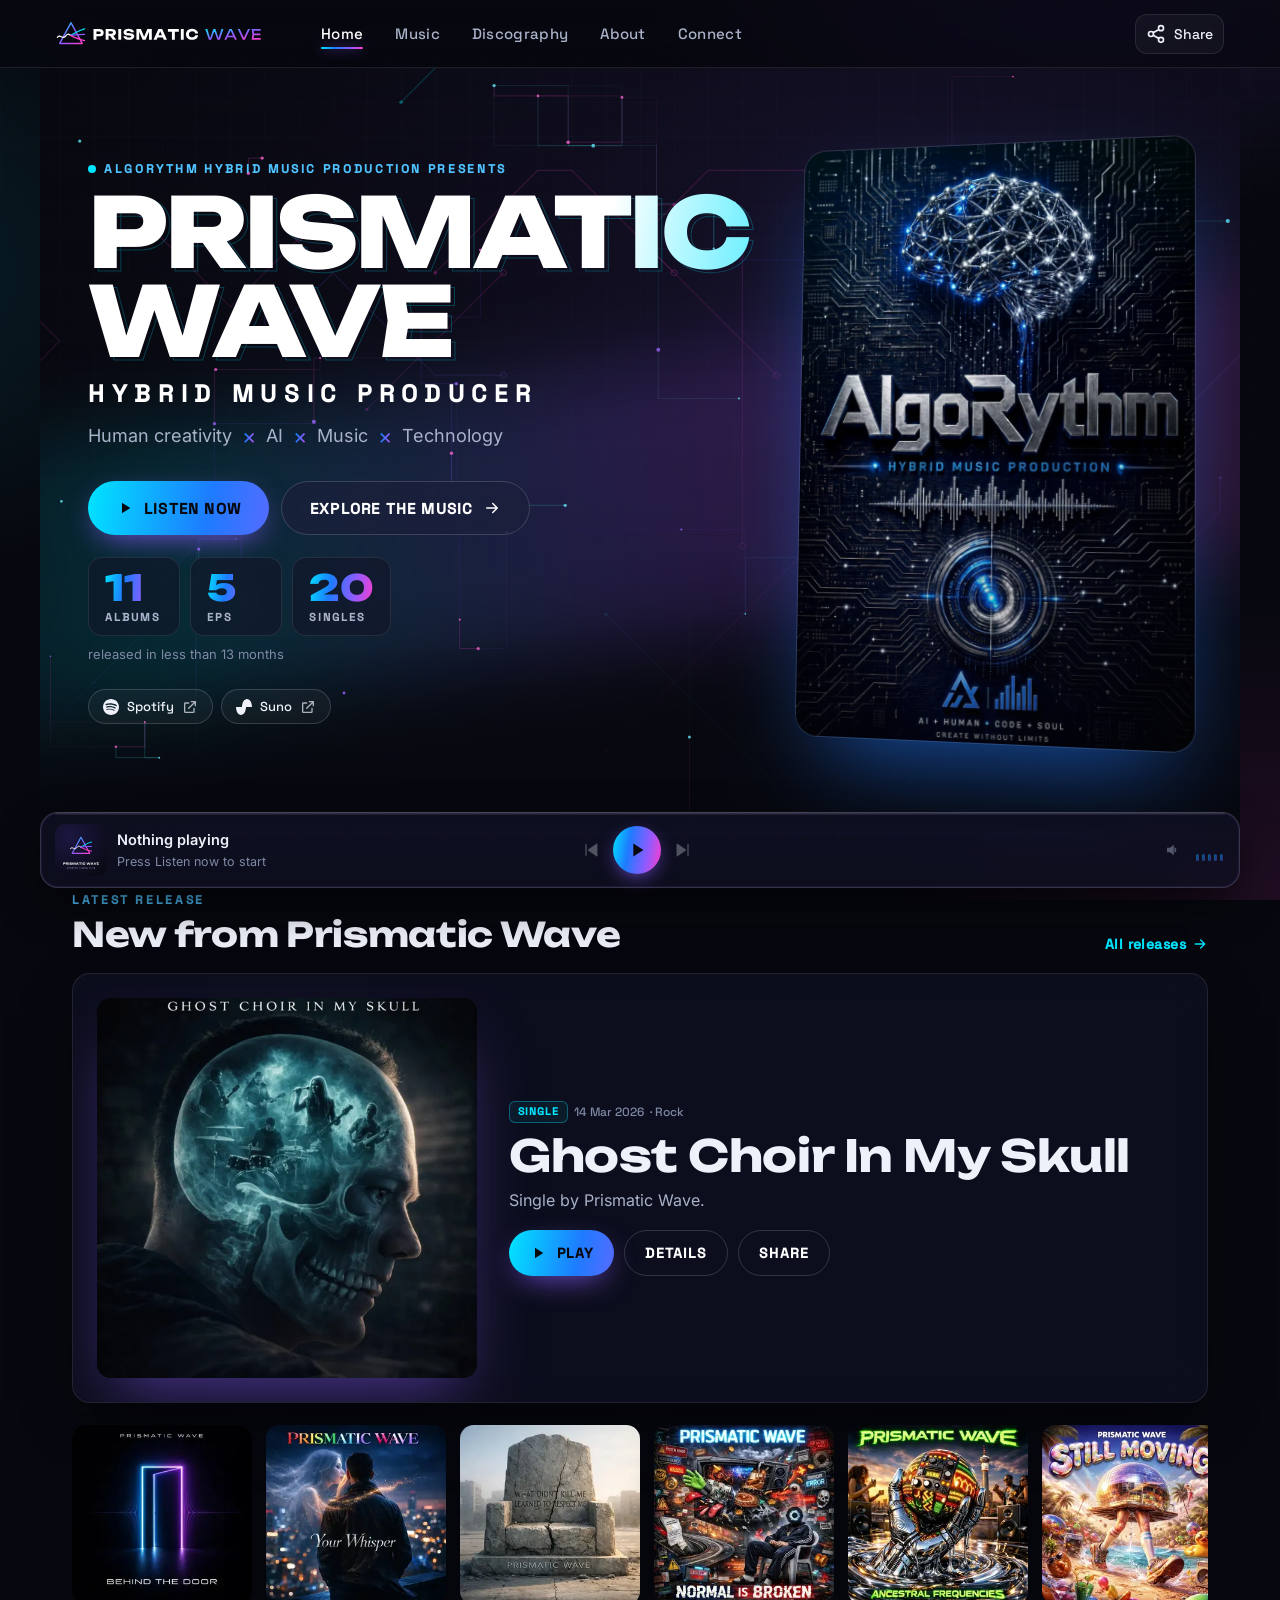
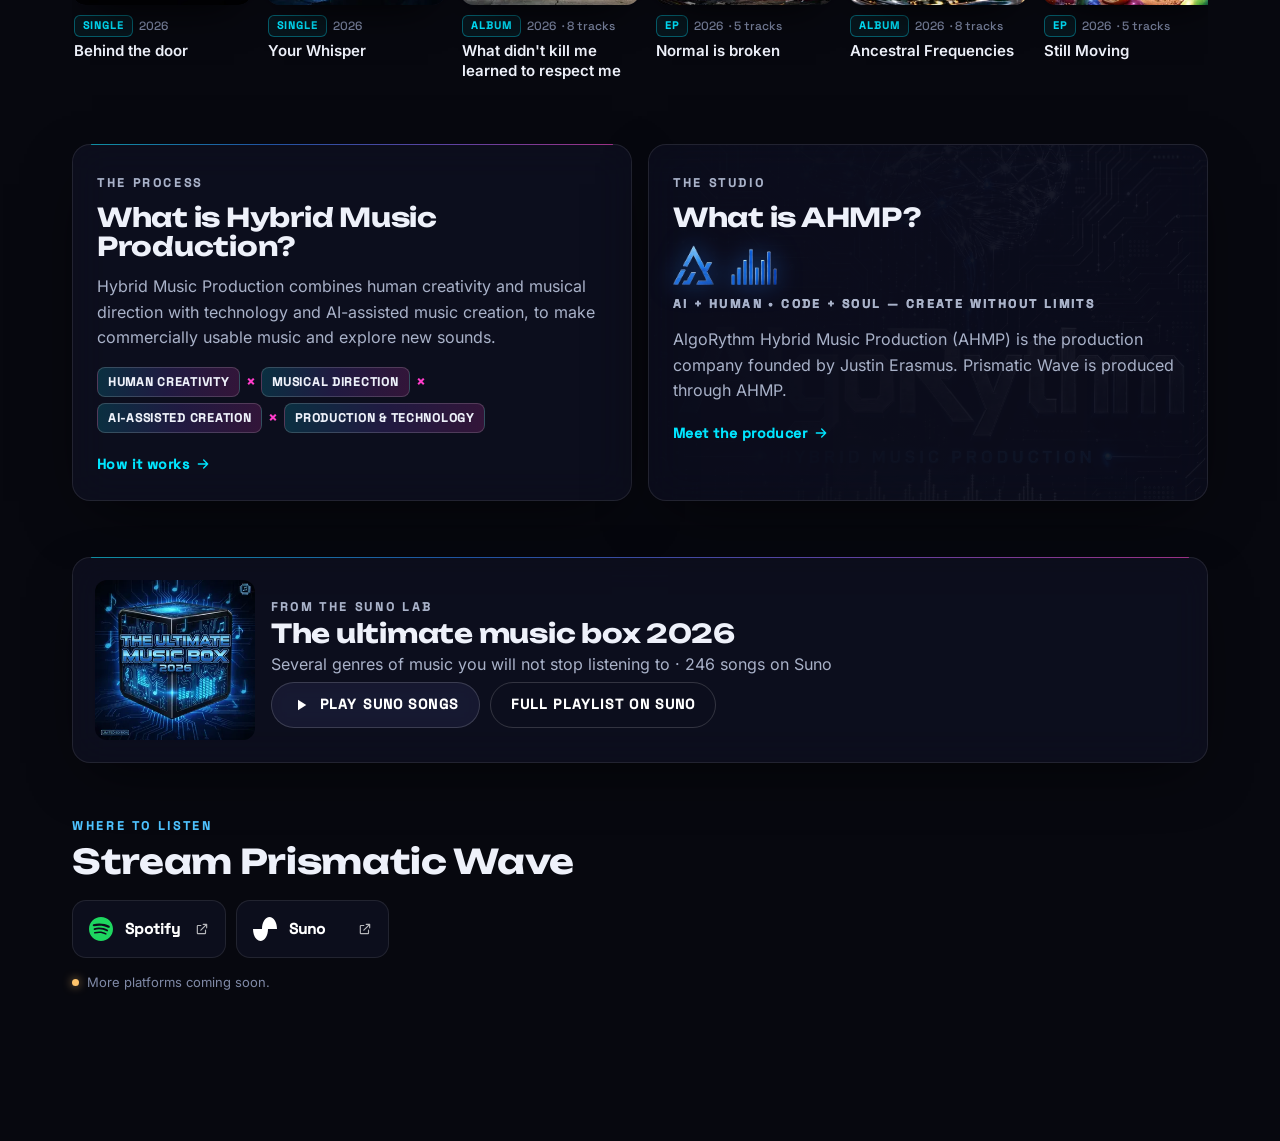
==== index.html @ 87ec8e6d "Prismatic Wave site: initial GitHub Pages deploy Static PWA (HTML/CSS/ES modules, no build step) for" ====
<!doctype html>
<html lang="en" dir="ltr">
<head>
  <meta charset="utf-8">
  <meta name="viewport" content="width=device-width, initial-scale=1, viewport-fit=cover">
  <!-- Keep this CSP in sync with _headers and netlify.toml. frame-src = platforms with embeds in js/platforms.js.
       'unsafe-eval' + embed-cdn.spotifycdn.com are required ONLY by Spotify's official iFrame API bundle (it is shipped as eval()'d
       webpack modules; verified 2026-10-01). Without them the player automatically falls back to a plain Spotify embed (no remote control).
       To harden further, set "spotifyIframeApi": false in data/site.json player settings and remove both from the CSP. -->
  <meta http-equiv="Content-Security-Policy" content="default-src 'self'; script-src 'self' 'sha256-wMN+mlF5/lbEMR70cf40Jgn4jopAI/p3LrhOu5tsqkY=' 'unsafe-eval' https://open.spotify.com https://embed-cdn.spotifycdn.com; style-src 'self' 'unsafe-inline'; img-src 'self' data: https://cdn2.suno.ai https://*.spotifycdn.com https://i.scdn.co; font-src 'self'; connect-src 'self'; media-src 'self' https:; frame-src https://open.spotify.com https://suno.com; worker-src 'self'; manifest-src 'self'; object-src 'none'; base-uri 'self'; form-action 'self'">
  <meta name="referrer" content="strict-origin-when-cross-origin">
  <title>Prismatic Wave — Hybrid Music Producer</title>
  <meta name="description" content="Prismatic Wave is the hybrid music project of South African producer Justin Erasmus, made through AlgoRythm Hybrid Music Production (AHMP). Human creativity × AI × Music × Technology. Listen on Spotify and Suno.">
  <meta name="theme-color" content="#07080f">
  <meta name="color-scheme" content="dark">
  <!-- TODO: replace https://xkwizitai33.github.io/prismatic-wave/ with the live domain (also in sitemap.xml, robots.txt and data/site.json siteUrl) -->
  <link rel="canonical" href="https://xkwizitai33.github.io/prismatic-wave/">
  <link rel="manifest" href="manifest.webmanifest">
  <link rel="icon" href="assets/icons/favicon.svg" type="image/svg+xml">
  <link rel="apple-touch-icon" href="assets/icons/apple-touch-icon.png">
  <link rel="preload" href="assets/fonts/unbounded-latin-wght-normal.woff2" as="font" type="font/woff2" crossorigin>
  <link rel="preload" href="assets/fonts/inter-latin-wght-normal.woff2" as="font" type="font/woff2" crossorigin>
  <link rel="preload" href="data/site.json" as="fetch" crossorigin>
  <link rel="preload" href="assets/brand/hero-bg.svg" as="image" fetchpriority="high">
  <link rel="stylesheet" href="css/main.css">
  <!-- Hides the pre-rendered home hero on deep links (#/music etc.). If you edit this line, update its sha256 in the CSP (index.html, _headers, netlify.toml). -->
  <script>if(/^#\/[a-z]/i.test(location.hash))document.documentElement.classList.add('deep-link')</script>
  <!-- Open Graph / Twitter (static so link previews work without JavaScript) -->
  <meta property="og:type" content="music.musician">
  <meta property="og:site_name" content="Prismatic Wave">
  <meta property="og:title" content="Prismatic Wave — Hybrid Music Producer">
  <meta property="og:description" content="Human creativity × AI × Music × Technology. The hybrid music project of Justin Erasmus, produced through AlgoRythm Hybrid Music Production (AHMP).">
  <meta property="og:url" content="https://xkwizitai33.github.io/prismatic-wave/">
  <meta property="og:image" content="https://xkwizitai33.github.io/prismatic-wave/assets/brand/og-image.jpg">
  <meta property="og:image:width" content="1200">
  <meta property="og:image:height" content="630">
  <meta property="og:image:alt" content="Prismatic Wave — Hybrid Music Producer">
  <meta name="twitter:card" content="summary_large_image">
  <meta name="twitter:title" content="Prismatic Wave — Hybrid Music Producer">
  <meta name="twitter:description" content="Human creativity × AI × Music × Technology. Listen on Spotify and Suno.">
  <meta name="twitter:image" content="https://xkwizitai33.github.io/prismatic-wave/assets/brand/og-image.jpg">
  <!-- JSONLD:START (regenerate with: python3 tools/build-seo.py) -->
  <script type="application/ld+json" id="ld-static">{"@context":"https://schema.org","@type":"MusicGroup","name":"Prismatic Wave","description":"Prismatic Wave is the hybrid music project of South African producer Justin Erasmus, made through AlgoRythm Hybrid Music Production (AHMP). Human creativity × AI × Music × Technology. Listen on Spotify and Suno.","url":"https://xkwizitai33.github.io/prismatic-wave/","image":"https://xkwizitai33.github.io/prismatic-wave/assets/brand/og-image.jpg","logo":"https://xkwizitai33.github.io/prismatic-wave/assets/brand/logo-prismatic-wave.svg","foundingLocation":{"@type":"Place","name":"South Africa"},"member":[{"@type":"Person","name":"Justin Erasmus","jobTitle":"Hybrid Music Producer"}],"sameAs":["https://open.spotify.com/artist/4q1wMDlETpNlIob1xnVQNA","https://suno.com/playlist/e0a90462-a62a-44a6-a8c6-4632712d6a08","https://suno.com/@algorythm_hybrid_music_production"],"album":[{"@type":"MusicAlbum","name":"Ghost Choir In My Skull","datePublished":"2026-03-14","albumReleaseType":"https://schema.org/SingleRelease","numTracks":1,"image":"https://xkwizitai33.github.io/prismatic-wave/assets/artwork/ghost-choir-in-my-skull.webp","url":"https://xkwizitai33.github.io/prismatic-wave/#/discography/ghost-choir-in-my-skull","genre":["Rock"],"sameAs":["https://open.spotify.com/album/7jawQpnR8JaZZgHyknf6sf","https://music.apple.com/us/album/ghost-choir-in-my-skull-single/1885234231"]},{"@type":"MusicAlbum","name":"Behind the door","datePublished":"2026-03-07","albumReleaseType":"https://schema.org/SingleRelease","numTracks":1,"image":"https://xkwizitai33.github.io/prismatic-wave/assets/artwork/behind-the-door.webp","url":"https://xkwizitai33.github.io/prismatic-wave/#/discography/behind-the-door","genre":["Afro-Beat"],"sameAs":["https://open.spotify.com/album/03EBBXJCaGSKMxChc9IJoA","https://music.apple.com/us/album/behind-the-door-single/1883341187"]},{"@type":"MusicAlbum","name":"Your Whisper","datePublished":"2026-02-12","albumReleaseType":"https://schema.org/SingleRelease","numTracks":1,"image":"https://xkwizitai33.github.io/prismatic-wave/assets/artwork/your-whisper.webp","url":"https://xkwizitai33.github.io/prismatic-wave/#/discography/your-whisper","genre":["R&B/Soul"],"sameAs":["https://open.spotify.com/album/3DLzGqqrOYAsvtZFumRKnr","https://music.apple.com/us/album/your-whisper-single/1877657001"]},{"@type":"MusicAlbum","name":"What didn't kill me learned to respect me","datePublished":"2026-02-05","albumReleaseType":"https://schema.org/AlbumRelease","numTracks":8,"image":"https://xkwizitai33.github.io/prismatic-wave/assets/artwork/what-didnt-kill-me-learned-to-respect-me.webp","url":"https://xkwizitai33.github.io/prismatic-wave/#/discography/what-didnt-kill-me-learned-to-respect-me","genre":["Hip-Hop/Rap"],"sameAs":["https://open.spotify.com/album/4b8f7ywuALEBDhWT6pP7zQ","https://music.apple.com/us/album/what-didnt-kill-me-learned-to-respect-me/1875342563"]},{"@type":"MusicAlbum","name":"Normal is broken","datePublished":"2026-01-24","albumReleaseType":"https://schema.org/EPRelease","numTracks":5,"image":"https://xkwizitai33.github.io/prismatic-wave/assets/artwork/normal-is-broken.webp","url":"https://xkwizitai33.github.io/prismatic-wave/#/discography/normal-is-broken","genre":["Dance"],"sameAs":["https://open.spotify.com/album/4F9Nept2WtUReMKLegIDaf","https://music.apple.com/us/album/normal-is-broken-ep/1871880237"]},{"@type":"MusicAlbum","name":"Ancestral Frequencies","datePublished":"2026-01-24","albumReleaseType":"https://schema.org/AlbumRelease","numTracks":8,"image":"https://xkwizitai33.github.io/prismatic-wave/assets/artwork/ancestral-frequencies.webp","url":"https://xkwizitai33.github.io/prismatic-wave/#/discography/ancestral-frequencies","genre":["Afro-Beat"],"sameAs":["https://open.spotify.com/album/1vFB9XyRlfZQPftBj2CxOK","https://music.apple.com/us/album/ancestral-frequencies/1872333339"]},{"@type":"MusicAlbum","name":"Still Moving","datePublished":"2026-01-17","albumReleaseType":"https://schema.org/EPRelease","numTracks":5,"image":"https://xkwizitai33.github.io/prismatic-wave/assets/artwork/still-moving.webp","url":"https://xkwizitai33.github.io/prismatic-wave/#/discography/still-moving","genre":["House"],"sameAs":["https://open.spotify.com/album/4hpipVLPBG7PBHeGtzGoFV","https://music.apple.com/us/album/still-moving-ep/1869881200"]},{"@type":"MusicAlbum","name":"Sunday Rain","datePublished":"2026-01-17","albumReleaseType":"https://schema.org/SingleRelease","numTracks":1,"image":"https://xkwizitai33.github.io/prismatic-wave/assets/artwork/sunday-rain.webp","url":"https://xkwizitai33.github.io/prismatic-wave/#/discography/sunday-rain","genre":["Rock"],"sameAs":["https://open.spotify.com/album/5YjNGnm4rGcfZW2K5SkLd6","https://music.apple.com/us/album/sunday-rain-single/1869884588"]},{"@type":"MusicAlbum","name":"Rush like a tornado","datePublished":"2026-01-15","albumReleaseType":"https://schema.org/SingleRelease","numTracks":1,"image":"https://xkwizitai33.github.io/prismatic-wave/assets/artwork/rush-like-a-tornado.webp","url":"https://xkwizitai33.github.io/prismatic-wave/#/discography/rush-like-a-tornado","genre":["House"],"sameAs":["https://open.spotify.com/album/4dKvzxOavMl3JMc7BM8VGl","https://music.apple.com/us/album/rush-like-a-tornado-single/1869514214"]},{"@type":"MusicAlbum","name":"This Track Blew Up","datePublished":"2025-12-19","albumReleaseType":"https://schema.org/SingleRelease","numTracks":1,"image":"https://xkwizitai33.github.io/prismatic-wave/assets/artwork/this-track-blew-up.webp","url":"https://xkwizitai33.github.io/prismatic-wave/#/discography/this-track-blew-up","genre":["Dance"],"sameAs":["https://open.spotify.com/album/3xwtoYJZ9NotlKM04MpK18","https://music.apple.com/us/album/this-track-blew-up-single/1862788500"]},{"@type":"MusicAlbum","name":"Summer 2025 Club Bangers Vol1","datePublished":"2025-12-17","albumReleaseType":"https://schema.org/AlbumRelease","numTracks":8,"image":"https://xkwizitai33.github.io/prismatic-wave/assets/artwork/summer-2025-club-bangers-vol1.webp","url":"https://xkwizitai33.github.io/prismatic-wave/#/discography/summer-2025-club-bangers-vol1","genre":["Electronica"],"sameAs":["https://open.spotify.com/album/0Vl0W15hVOp3q21UtxWroY","https://music.apple.com/us/album/summer-2025-club-bangers-vol1/1862041198"]},{"@type":"MusicAlbum","name":"Your Speakers Can't Handle This","datePublished":"2025-11-29","albumReleaseType":"https://schema.org/AlbumRelease","numTracks":10,"image":"https://xkwizitai33.github.io/prismatic-wave/assets/artwork/your-speakers-cant-handle-this.webp","url":"https://xkwizitai33.github.io/prismatic-wave/#/discography/your-speakers-cant-handle-this","genre":["Electronica"],"sameAs":["https://open.spotify.com/album/2qHW4rFnDZMdqVDV4KPf9J","https://music.apple.com/us/album/your-speakers-cant-handle-this/1857145493"]},{"@type":"MusicAlbum","name":"Legacy Unwritten","datePublished":"2025-10-27","albumReleaseType":"https://schema.org/EPRelease","numTracks":5,"image":"https://xkwizitai33.github.io/prismatic-wave/assets/artwork/legacy-unwritten.webp","url":"https://xkwizitai33.github.io/prismatic-wave/#/discography/legacy-unwritten","genre":["Hip-Hop/Rap"],"sameAs":["https://open.spotify.com/album/5IfiGr7dTrccSKYB9A0KYw","https://music.apple.com/us/album/legacy-unwritten-ep/1850181156"]},{"@type":"MusicAlbum","name":"Love In The Code","datePublished":"2025-02-16","albumReleaseType":"https://schema.org/SingleRelease","numTracks":1,"image":"https://xkwizitai33.github.io/prismatic-wave/assets/artwork/love-in-the-code.webp","url":"https://xkwizitai33.github.io/prismatic-wave/#/discography/love-in-the-code","genre":["Hip-Hop/Rap"],"sameAs":["https://open.spotify.com/album/0Vc58tzPeqhVc2Et9tfoFi","https://music.apple.com/us/album/love-in-the-code-single/1796707036"]},{"@type":"MusicAlbum","name":"Echo Of The Streets","datePublished":"2025-02-11","albumReleaseType":"https://schema.org/AlbumRelease","numTracks":12,"image":"https://xkwizitai33.github.io/prismatic-wave/assets/artwork/echo-of-the-streets.webp","url":"https://xkwizitai33.github.io/prismatic-wave/#/discography/echo-of-the-streets","genre":["Hip-Hop/Rap"],"sameAs":["https://open.spotify.com/album/4CESctFS8SFJuLn18XtEbo","https://music.apple.com/us/album/echo-of-the-streets/1795751433"]}]}</script>
  <!-- JSONLD:END -->
  <script type="module" src="js/app.js"></script>
</head>
<body>
  <a class="skip-link" href="#main">Skip to content</a>

  <div class="bg-layer" aria-hidden="true"></div>

  <header class="site-header" id="top">
    <div class="site-header__inner">
      <a class="brand" href="#/" aria-label="Prismatic Wave — home">
        <img class="brand__logo" src="assets/brand/logo-prismatic-wave.svg" alt="Prismatic Wave" width="260" height="36" data-brand="logo">
      </a>
      <nav class="top-nav" aria-label="Primary">
        <a href="#/" data-nav="home">Home</a>
        <a href="#/music" data-nav="music">Music</a>
        <a href="#/discography" data-nav="discography">Discography</a>
        <a href="#/about" data-nav="about">About</a>
        <a href="#/connect" data-nav="connect">Connect</a>
      </nav>
      <div class="header-actions">
        <button class="icon-btn" type="button" data-install hidden aria-label="Install the app">
          <svg viewBox="0 0 24 24" aria-hidden="true"><path d="M12 3v11m0 0 4-4m-4 4-4-4M5 17v2a2 2 0 0 0 2 2h10a2 2 0 0 0 2-2v-2" fill="none" stroke="currentColor" stroke-width="2" stroke-linecap="round" stroke-linejoin="round"/></svg>
          <span class="label">Install</span>
        </button>
        <button class="icon-btn" type="button" data-share="artist" aria-label="Share Prismatic Wave">
          <svg viewBox="0 0 24 24" aria-hidden="true"><path d="M8.6 13.5l6.8 4M15.4 6.5l-6.8 4M21 5a3 3 0 1 1-6 0 3 3 0 0 1 6 0ZM9 12a3 3 0 1 1-6 0 3 3 0 0 1 6 0Zm12 7a3 3 0 1 1-6 0 3 3 0 0 1 6 0Z" fill="none" stroke="currentColor" stroke-width="2" stroke-linecap="round"/></svg>
          <span class="label">Share</span>
        </button>
      </div>
    </div>
  </header>

  <main id="main" class="view" tabindex="-1" aria-live="polite">
    <!-- SHELL:START (pre-rendered home hero for fast first paint and no-JS crawlers; generated by tools/build-seo.py, replaced by the app) -->
    <section class="hero hero--shell" aria-labelledby="hero-title">
      <div class="hero__inner">
        <p class="kicker hero__kicker"><span class="pulse" aria-hidden="true"></span>AlgoRythm Hybrid Music Production presents</p>
        <h1 id="hero-title" class="hero__title" data-text="PRISMATIC WAVE">PRISMATIC WAVE</h1>
        <p class="hero__subtitle">Hybrid Music Producer</p>
        <p class="hero__line"><span>Human creativity</span><b aria-hidden="true">×</b><span class="sr-only">,</span><span>AI</span><b aria-hidden="true">×</b><span class="sr-only">,</span><span>Music</span><b aria-hidden="true">×</b><span class="sr-only">,</span><span>Technology</span></p>
        <div class="hero__ctas">
          <a class="btn btn--prism btn--lg" href="https://open.spotify.com/artist/4q1wMDlETpNlIob1xnVQNA" target="_blank" rel="noopener noreferrer">Listen now</a>
          <a class="btn btn--glass btn--lg" href="#/music">Explore the music</a>
        </div>
      </div>
    </section><!-- SHELL:END -->
    <noscript>
      <section class="section">
        <h2>Prismatic Wave — Hybrid Music Producer</h2>
        <p>This site needs JavaScript for the music player. You can still listen here:</p>
        <ul>
          <li><a href="https://open.spotify.com/artist/4q1wMDlETpNlIob1xnVQNA" rel="noopener noreferrer">Prismatic Wave on Spotify</a></li>
          <li><a href="https://suno.com/playlist/e0a90462-a62a-44a6-a8c6-4632712d6a08" rel="noopener noreferrer">The ultimate music box 2026 on Suno</a></li>
        </ul>
      </section>
    </noscript>
    <div class="boot" aria-hidden="true"><span class="eq"><i></i><i></i><i></i><i></i><i></i></span></div>
  </main>

  <!-- PERSISTENT PLAYER: lives outside <main>, so route changes never touch it or its iframe -->
  <section class="player" id="player" aria-label="Music player" data-state="idle" data-source="none">
    <div class="player__panel" id="player-panel" aria-label="Player details" inert>
      <div class="player__panel-inner">
        <div class="player__panel-head">
          <p class="player__note" id="player-note" aria-live="polite"></p>
          <button class="icon-btn icon-btn--sm" type="button" data-player="collapse" aria-label="Hide player details">
            <svg viewBox="0 0 24 24" aria-hidden="true"><path d="m6 9 6 6 6-6" fill="none" stroke="currentColor" stroke-width="2" stroke-linecap="round" stroke-linejoin="round"/></svg>
          </button>
        </div>
        <div class="player__embed" id="player-embed"></div>
        <h2 class="player__queue-title">Up next</h2>
        <ol class="player__queue" id="player-queue" aria-label="Queue"></ol>
      </div>
    </div>
    <div class="player__bar">
      <div class="player__progress" id="player-progress-wrap">
        <input class="player__seek" id="player-seek" type="range" min="0" max="1000" value="0" step="1" aria-label="Seek" aria-valuetext="0:00 of 0:00" disabled>
        <div class="player__progress-fill" id="player-progress-fill" aria-hidden="true"></div>
      </div>
      <button class="player__meta" type="button" data-player="expand" aria-expanded="false" aria-controls="player-panel">
        <img class="player__art" id="player-art" src="assets/brand/default-artwork.svg" alt="" width="48" height="48">
        <span class="player__text">
          <span class="player__title" id="player-title">Nothing playing</span>
          <span class="player__sub"><span class="badge badge--source" id="player-source" hidden></span><span id="player-artist">Press Listen now to start</span></span>
        </span>
      </button>
      <div class="player__controls" role="group" aria-label="Playback controls">
        <button class="ctrl" type="button" data-player="prev" aria-label="Previous track" disabled>
          <svg viewBox="0 0 24 24" aria-hidden="true"><path d="M6 5v14M19 5 9 12l10 7V5Z" fill="currentColor" stroke="currentColor" stroke-width="1.5" stroke-linejoin="round"/></svg>
        </button>
        <button class="ctrl ctrl--main" type="button" data-player="toggle" aria-label="Play">
          <svg class="i-play" viewBox="0 0 24 24" aria-hidden="true"><path d="M8 5v14l11-7L8 5Z" fill="currentColor"/></svg>
          <svg class="i-pause" viewBox="0 0 24 24" aria-hidden="true"><path d="M7 5h4v14H7zM13 5h4v14h-4z" fill="currentColor"/></svg>
          <svg class="i-open" viewBox="0 0 24 24" aria-hidden="true"><path d="M4 7h16M4 12h10M4 17h7M17 14v7l5-3.5-5-3.5Z" fill="none" stroke="currentColor" stroke-width="2" stroke-linecap="round" stroke-linejoin="round"/></svg>
        </button>
        <button class="ctrl" type="button" data-player="next" aria-label="Next track" disabled>
          <svg viewBox="0 0 24 24" aria-hidden="true"><path d="M18 5v14M5 5l10 7-10 7V5Z" fill="currentColor" stroke="currentColor" stroke-width="1.5" stroke-linejoin="round"/></svg>
        </button>
      </div>
      <div class="player__right">
        <span class="player__time" id="player-time" aria-hidden="true"></span>
        <div class="player__volume" id="player-volume-wrap" role="group" data-supported="false">
          <svg viewBox="0 0 24 24" aria-hidden="true"><path d="M4 9v6h4l5 4V5L8 9H4Zm12.5 3a4.5 4.5 0 0 0-2.5-4v8a4.5 4.5 0 0 0 2.5-4Z" fill="currentColor"/></svg>
          <input id="player-volume" type="range" min="0" max="100" value="80" aria-label="Volume" disabled>
          <span class="tooltip" id="player-volume-note" role="note"></span>
        </div>
        <span class="viz" aria-hidden="true"><i></i><i></i><i></i><i></i><i></i></span>
      </div>
    </div>
  </section>

  <nav class="bottom-nav" aria-label="Primary (mobile)">
    <a href="#/" data-nav="home"><svg viewBox="0 0 24 24" aria-hidden="true"><path d="M3 11.5 12 4l9 7.5V20a1 1 0 0 1-1 1h-5v-6H9v6H4a1 1 0 0 1-1-1v-8.5Z" fill="none" stroke="currentColor" stroke-width="1.8" stroke-linejoin="round"/></svg><span>Home</span></a>
    <a href="#/music" data-nav="music"><svg viewBox="0 0 24 24" aria-hidden="true"><path d="M9 18V6l11-2v12M9 18a3 3 0 1 1-6 0 3 3 0 0 1 6 0Zm11-2a3 3 0 1 1-6 0 3 3 0 0 1 6 0Z" fill="none" stroke="currentColor" stroke-width="1.8" stroke-linejoin="round"/></svg><span>Music</span></a>
    <a href="#/discography" data-nav="discography"><svg viewBox="0 0 24 24" aria-hidden="true"><circle cx="12" cy="12" r="9" fill="none" stroke="currentColor" stroke-width="1.8"/><circle cx="12" cy="12" r="2.5" fill="none" stroke="currentColor" stroke-width="1.8"/></svg><span>Releases</span></a>
    <a href="#/about" data-nav="about"><svg viewBox="0 0 24 24" aria-hidden="true"><circle cx="12" cy="8" r="4" fill="none" stroke="currentColor" stroke-width="1.8"/><path d="M4 21a8 8 0 0 1 16 0" fill="none" stroke="currentColor" stroke-width="1.8" stroke-linecap="round"/></svg><span>About</span></a>
    <a href="#/connect" data-nav="connect"><svg viewBox="0 0 24 24" aria-hidden="true"><path d="M10.6 13.4a4 4 0 0 0 5.7 0l3-3a4 4 0 0 0-5.7-5.7l-1 1M13.4 10.6a4 4 0 0 0-5.7 0l-3 3a4 4 0 0 0 5.7 5.7l1-1" fill="none" stroke="currentColor" stroke-width="1.8" stroke-linecap="round"/></svg><span>Connect</span></a>
  </nav>

  <dialog class="sheet" id="release-sheet" aria-labelledby="sheet-title">
    <div class="sheet__inner" id="sheet-content"></div>
  </dialog>

  <div class="toast" id="toast" role="status" aria-live="polite"></div>
</body>
</html>
---- css/main.css ----
/* =========================================================================
   PRISMATIC WAVE — main stylesheet (mobile-first, no build step)
   Sections: 1 fonts · 2 tokens · 3 base · 4 layout/header/nav · 5 buttons/chips
             6 hero · 7 sections/cards · 8 tracklists · 9 discography/sheet
             10 about/timeline · 11 connect · 12 player · 13 utilities · 14 motion
   ========================================================================= */

/* 1. Fonts (self-hosted, OFL — see assets/fonts) */
@font-face { font-family: "Unbounded"; src: url("../assets/fonts/unbounded-latin-wght-normal.woff2") format("woff2"); font-weight: 200 900; font-display: swap; }
@font-face { font-family: "Inter"; src: url("../assets/fonts/inter-latin-wght-normal.woff2") format("woff2"); font-weight: 100 900; font-display: swap; }
@font-face { font-family: "Space Grotesk"; src: url("../assets/fonts/space-grotesk-latin-500-normal.woff2") format("woff2"); font-weight: 500; font-display: swap; }

/* 2. Design tokens */
:root {
  --ink: #07080f;
  --ink-2: #0c0e1a;
  --ink-3: #141729;
  --line: rgba(255, 255, 255, .09);
  --line-2: rgba(255, 255, 255, .16);
  --text: #eef1fa;
  --muted: #a9b2c9;
  --dim: #7f89a6;
  --cyan: #00e5ff;
  --blue: #1e7bff;      /* AHMP electric blue (from the AlgoRythm posters) */
  --chrome: #c9d3e6;    /* AHMP chrome/silver */
  --gold: #f2a33a;      /* AHMP secondary accent (gold/orange poster) */
  --violet: #8b5cff;
  --magenta: #ff3dcb;
  --prism: linear-gradient(100deg, var(--cyan) 0%, var(--blue) 34%, var(--violet) 68%, var(--magenta) 100%);
  --chrome-grad: linear-gradient(180deg, #ffffff 0%, #c9d3e6 45%, #7d8aa6 55%, #e6ecf7 100%);
  --prism-soft: linear-gradient(100deg, rgba(0, 229, 255, .16), rgba(139, 92, 255, .16), rgba(255, 61, 203, .16));
  --glass: rgba(18, 20, 38, .58);
  --glass-2: rgba(28, 31, 58, .66);
  --radius: 18px;
  --radius-sm: 12px;
  --shadow: 0 20px 60px -20px rgba(0, 0, 0, .7);
  --glow: 0 0 0 1px rgba(139, 92, 255, .35), 0 10px 40px -10px rgba(139, 92, 255, .55);
  --font-display: "Unbounded", "Arial Black", system-ui, sans-serif;
  --font-body: "Inter", system-ui, -apple-system, "Segoe UI", Roboto, sans-serif;
  --font-ui: "Space Grotesk", var(--font-body);
  --header-h: 60px;
  --nav-h: 64px;
  --player-h: 72px;
  --safe-b: env(safe-area-inset-bottom, 0px);
  --wrap: 1200px;
  --hero-bg: url("../assets/brand/hero-bg.svg");
  color-scheme: dark;
}

/* 3. Base */
*, *::before, *::after { box-sizing: border-box; }
html { -webkit-text-size-adjust: 100%; scroll-padding-top: calc(var(--header-h) + 12px); }
body {
  margin: 0; min-height: 100dvh; background: var(--ink); color: var(--text);
  font: 400 16px/1.6 var(--font-body); -webkit-font-smoothing: antialiased; text-rendering: optimizeLegibility;
  padding-bottom: calc(var(--nav-h) + var(--player-h) + var(--safe-b) + 16px);
  overflow-x: hidden;
}
img, svg, canvas, iframe { display: block; max-width: 100%; }
img { height: auto; }
a { color: inherit; text-decoration-color: rgba(139, 92, 255, .6); text-underline-offset: 3px; }
a:hover { color: #fff; }
h1, h2, h3 { font-family: var(--font-display); font-weight: 700; line-height: 1.12; margin: 0 0 .5em; letter-spacing: -.01em; }
p { margin: 0 0 1em; }
button, input, select { font: inherit; color: inherit; }
button { cursor: pointer; }
:focus-visible { outline: 2px solid var(--cyan); outline-offset: 3px; border-radius: 6px; }
::selection { background: rgba(139, 92, 255, .45); }
[hidden] { display: none !important; }
h1[tabindex="-1"]:focus, h2[tabindex="-1"]:focus { outline: none; }
.sr-only { position: absolute !important; width: 1px; height: 1px; padding: 0; margin: -1px; overflow: hidden; clip: rect(0 0 0 0); white-space: nowrap; border: 0; }
.skip-link { position: fixed; left: 12px; top: -60px; z-index: 100; background: #fff; color: #000; padding: 10px 16px; border-radius: 10px; font-weight: 600; transition: top .2s; }
.skip-link:focus { top: 12px; }

.bg-layer {
  position: fixed; inset: 0; z-index: -1; pointer-events: none;
  background:
    radial-gradient(60vmax 40vmax at 85% -10%, rgba(139, 92, 255, .18), transparent 60%),
    radial-gradient(50vmax 40vmax at -10% 30%, rgba(0, 229, 255, .10), transparent 60%),
    radial-gradient(50vmax 40vmax at 100% 100%, rgba(255, 61, 203, .10), transparent 60%),
    var(--ink);
}
.bg-layer::after { /* faint grid */
  content: ""; position: absolute; inset: 0; opacity: .5;
  background-image: linear-gradient(rgba(255,255,255,.025) 1px, transparent 1px), linear-gradient(90deg, rgba(255,255,255,.025) 1px, transparent 1px);
  background-size: 48px 48px;
  mask-image: linear-gradient(to bottom, #000, transparent 85%);
}

/* 4. Layout / header / nav */
.view { display: block; max-width: var(--wrap); margin: 0 auto; padding: 0 16px; outline: none; min-height: 60vh; }
.site-header {
  position: sticky; top: 0; z-index: 40; height: var(--header-h);
  background: rgba(7, 8, 15, .72); backdrop-filter: blur(16px) saturate(140%); -webkit-backdrop-filter: blur(16px) saturate(140%);
  border-bottom: 1px solid var(--line);
}
.site-header__inner { max-width: var(--wrap); height: 100%; margin: 0 auto; padding: 0 16px; display: flex; align-items: center; gap: 16px; }
.brand { display: flex; align-items: center; flex-shrink: 1; min-width: 0; }
.brand__logo { height: 26px; width: auto; }
.top-nav { display: none; }
.header-actions { margin-left: auto; display: flex; gap: 6px; }
.icon-btn {
  display: inline-flex; align-items: center; justify-content: center; gap: 8px; height: 40px; min-width: 40px; padding: 0 10px;
  border-radius: 12px; border: 1px solid var(--line); background: rgba(255, 255, 255, .04); color: var(--text);
  transition: background .2s, border-color .2s, transform .15s;
}
.icon-btn:hover { background: rgba(255, 255, 255, .09); border-color: var(--line-2); }
.icon-btn:active { transform: scale(.94); }
.icon-btn svg { width: 20px; height: 20px; }
.icon-btn .label { display: none; font: 500 14px var(--font-ui); }
.icon-btn--sm { height: 34px; min-width: 34px; padding: 0 6px; border-radius: 10px; }
.icon-btn--sm svg, .icon-btn--sm .icon { width: 17px; height: 17px; }

.bottom-nav {
  position: fixed; left: 0; right: 0; bottom: 0; z-index: 45; height: calc(var(--nav-h) + var(--safe-b)); padding-bottom: var(--safe-b);
  display: grid; grid-template-columns: repeat(5, 1fr);
  background: rgba(9, 10, 20, .9); backdrop-filter: blur(18px); -webkit-backdrop-filter: blur(18px); border-top: 1px solid var(--line);
}
.bottom-nav a {
  display: flex; flex-direction: column; align-items: center; justify-content: center; gap: 3px; text-decoration: none;
  color: var(--muted); font: 500 11px/1 var(--font-ui); letter-spacing: .02em; position: relative; min-height: 48px;
}
.bottom-nav svg { width: 23px; height: 23px; transition: transform .2s; }
.bottom-nav a[aria-current="page"] { color: #fff; }
.bottom-nav a[aria-current="page"] svg { color: var(--cyan); transform: translateY(-1px); filter: drop-shadow(0 0 8px rgba(0, 229, 255, .6)); }
.bottom-nav a[aria-current="page"]::before { content: ""; position: absolute; top: 0; left: 30%; right: 30%; height: 2px; border-radius: 2px; background: var(--prism); }

@media (min-width: 900px) {
  :root { --nav-h: 0px; --player-h: 76px; --header-h: 68px; }
  .bottom-nav { display: none; }
  .brand__logo { height: 30px; }
  .top-nav { display: flex; gap: 4px; margin-left: 28px; }
  .top-nav a {
    position: relative; padding: 8px 14px; border-radius: 10px; text-decoration: none; color: var(--muted);
    font: 500 15px var(--font-ui); letter-spacing: .02em; transition: color .2s, background .2s;
  }
  .top-nav a:hover { color: #fff; background: rgba(255, 255, 255, .05); }
  .top-nav a[aria-current="page"] { color: #fff; }
  .top-nav a[aria-current="page"]::after { content: ""; position: absolute; left: 14px; right: 14px; bottom: 2px; height: 2px; border-radius: 2px; background: var(--prism); box-shadow: 0 0 12px rgba(139, 92, 255, .8); }
  .icon-btn .label { display: inline; }
  .view { padding: 0 32px; }
}

/* 5. Buttons, chips, badges */
.btn {
  --b: var(--line-2);
  display: inline-flex; align-items: center; justify-content: center; gap: 10px; min-height: 46px; padding: 0 20px;
  border-radius: 999px; border: 1px solid var(--b); background: rgba(255, 255, 255, .04); color: #fff; text-decoration: none;
  font: 600 14px/1 var(--font-ui); letter-spacing: .08em; text-transform: uppercase; white-space: nowrap;
  transition: transform .15s, box-shadow .25s, background .25s, border-color .25s;
}
.btn .icon { width: 18px; height: 18px; }
.btn:hover { transform: translateY(-1px); border-color: rgba(255, 255, 255, .35); }
.btn:active { transform: translateY(0) scale(.97); }
.btn--lg { min-height: 54px; padding: 0 28px; font-size: 15px; }
.btn--prism { border: 0; color: #08090f; background: var(--prism); background-size: 200% 100%; box-shadow: 0 10px 30px -10px rgba(139, 92, 255, .9); animation: sheen 6s linear infinite; }
.btn--prism:hover { color: #08090f; box-shadow: 0 14px 40px -8px rgba(255, 61, 203, .7), 0 0 0 1px rgba(255, 255, 255, .3) inset; }
.btn--glass { background: var(--glass-2); backdrop-filter: blur(10px); -webkit-backdrop-filter: blur(10px); }
.btn--ghost { background: transparent; }
.btn-row { display: flex; flex-wrap: wrap; gap: 10px; margin-top: 16px; }
.link-more { display: inline-flex; align-items: center; gap: 6px; color: var(--cyan); font: 600 14px var(--font-ui); text-decoration: none; letter-spacing: .03em; }
.link-more .icon { width: 16px; height: 16px; transition: transform .2s; }
.link-more:hover { color: #fff; }
.link-more:hover .icon { transform: translateX(3px); }
.icon { width: 20px; height: 20px; fill: currentColor; flex-shrink: 0; }
.icon--xs { width: 14px; height: 14px; opacity: .7; }

.chips { display: flex; gap: 8px; overflow-x: auto; padding: 2px 2px 6px; scrollbar-width: thin; scroll-snap-type: x proximity; }
.chip {
  display: inline-flex; align-items: center; gap: 6px; flex-shrink: 0; min-height: 36px; padding: 0 14px; border-radius: 999px; scroll-snap-align: start;
  border: 1px solid var(--line-2); background: rgba(255, 255, 255, .03); color: var(--muted); font: 500 13px var(--font-ui); text-decoration: none;
  transition: all .2s;
}
.chip:hover { color: #fff; border-color: rgba(255, 255, 255, .3); }
.chip[aria-pressed="true"] { color: #08090f; background: var(--prism); border-color: transparent; }
.chip__n { font-size: 11px; opacity: .7; }
.chip--sm { min-height: 28px; padding: 0 10px; font-size: 12px; }
.chip-link { display: inline-flex; align-items: center; gap: 8px; padding: 8px 14px; border-radius: 999px; border: 1px solid var(--line-2); background: rgba(255, 255, 255, .04); text-decoration: none; font: 500 13px var(--font-ui); color: var(--text); transition: all .2s; }
.chip-link:hover { border-color: rgba(255, 255, 255, .35); background: rgba(255, 255, 255, .08); }
.chip-link .icon { width: 16px; height: 16px; }
.seg { display: inline-flex; flex-wrap: wrap; gap: 4px; padding: 4px; border-radius: 14px; background: rgba(0, 0, 0, .3); border: 1px solid var(--line); }
.seg__btn { min-height: 36px; padding: 0 12px; border: 0; border-radius: 10px; background: transparent; color: var(--muted); font: 500 13px var(--font-ui); transition: all .2s; }
.seg__btn:hover { color: #fff; }
.seg__btn[aria-pressed="true"] { background: var(--glass-2); color: #fff; box-shadow: var(--glow); }
.badge { display: inline-flex; align-items: center; height: 22px; padding: 0 8px; border-radius: 6px; font: 600 10.5px/1 var(--font-ui); letter-spacing: .1em; text-transform: uppercase; border: 1px solid var(--line-2); color: var(--muted); white-space: nowrap; }
.badge--type { color: var(--cyan); border-color: rgba(0, 229, 255, .35); background: rgba(0, 229, 255, .06); }
.badge--placeholder { color: #ffc46b; border: 1px dashed rgba(255, 196, 107, .6); background: rgba(255, 196, 107, .07); }
.badge--src { height: 20px; font-size: 10px; }
.badge--spotify { color: #1ed760; border-color: rgba(30, 215, 96, .35); }
.badge--suno { color: #f0e9ff; border-color: rgba(240, 233, 255, .3); }
.badge--audio { color: var(--magenta); border-color: rgba(255, 61, 203, .4); }
.badge--e { height: 16px; padding: 0 4px; font-size: 9px; text-decoration: none; vertical-align: 2px; }
.badge--source { height: 18px; font-size: 9.5px; margin-right: 6px; }

/* 6. Hero */
.hero {
  position: relative; margin: 0 -16px; min-height: min(86svh, 760px); display: grid; align-items: center; overflow: hidden; isolation: isolate;
  padding: 48px 20px 72px; border-bottom: 1px solid var(--line);
  background: linear-gradient(to bottom, rgba(7, 8, 15, .2), var(--ink) 96%), var(--hero-bg) center / cover no-repeat;
}
.hero__fx { position: absolute; inset: 0; width: 100%; height: 100%; z-index: -1; opacity: .9; }
.hero::before { /* prismatic beam */
  content: ""; position: absolute; z-index: -1; width: 160%; height: 280px; left: -30%; top: 38%;
  background: linear-gradient(90deg, transparent, rgba(0, 229, 255, .16), rgba(139, 92, 255, .2), rgba(255, 61, 203, .16), transparent);
  filter: blur(40px); transform: rotate(-8deg); animation: beam 14s ease-in-out infinite alternate;
}
.hero__inner { position: relative; max-width: 960px; container-type: inline-size; }
.kicker { display: inline-flex; align-items: center; gap: 8px; margin: 0 0 12px; color: #4fc3ff; font: 600 12px/1.2 var(--font-ui); letter-spacing: .22em; text-transform: uppercase; }
.pulse { width: 8px; height: 8px; border-radius: 50%; background: var(--cyan); box-shadow: 0 0 0 0 rgba(0, 229, 255, .7); animation: pulse 2.4s infinite; }
.hero__title {
  position: relative; margin: 0 0 14px; font-size: clamp(38px, 13vw, 128px); font-size: clamp(34px, 14cqi, 128px); font-weight: 800; line-height: .92; letter-spacing: -.035em;
  background: linear-gradient(100deg, #fff 0%, #fff 30%, var(--cyan) 45%, var(--violet) 60%, var(--magenta) 75%, #fff 90%); background-size: 250% 100%;
  -webkit-background-clip: text; background-clip: text; color: transparent; animation: titleSweep 9s ease-in-out infinite;
  text-wrap: balance;
}
.hero__title::after { /* chromatic ghost */
  content: attr(data-text); position: absolute; inset: 0; z-index: -1; color: transparent; -webkit-text-stroke: 1px rgba(0, 229, 255, .25);
  transform: translate(4px, 3px); pointer-events: none;
}
.hero__subtitle { margin: 0 0 10px; font: 600 clamp(16px, 3.6vw, 24px)/1.2 var(--font-ui); letter-spacing: .32em; text-transform: uppercase; color: #fff; }
.hero__line { display: flex; flex-wrap: wrap; align-items: center; gap: 4px 10px; margin: 0 0 28px; color: var(--muted); font-size: clamp(14px, 3.4vw, 18px); }
.hero__line b { font-weight: 400; background: var(--prism); -webkit-background-clip: text; background-clip: text; color: transparent; font-size: 1.2em; }
.hero__ctas { display: flex; flex-wrap: wrap; gap: 12px; }
.hero__ctas .btn { flex: 1 1 200px; }
.hero__platforms { display: flex; flex-wrap: wrap; gap: 8px; margin-top: 18px; }
.hero__eq { position: absolute; left: 0; right: 0; bottom: 0; height: 56px; display: flex; align-items: flex-end; gap: 3px; padding: 0 20px; opacity: .55; mask-image: linear-gradient(90deg, transparent, #000 15%, #000 85%, transparent); }
.hero__eq i { flex: 1; background: var(--prism); background-size: 2400% 100%; border-radius: 2px 2px 0 0; height: 20%; }
.hero__eq i:nth-child(odd) { background-position: 30% 0; }
.hero__eq i:nth-child(3n) { background-position: 90% 0; }
@media (min-width: 900px) {
  .hero { margin: 0 -32px; padding: 72px 48px 96px; }
  .hero__ctas .btn { flex: 0 0 auto; }
}

/* stats */
.stats { margin: 0 0 24px; }
.stats__list { display: flex; flex-wrap: wrap; gap: 10px; margin: 0; }
.stat { display: flex; flex-direction: column-reverse; min-width: 92px; padding: 12px 16px; border-radius: 14px; background: var(--glass); border: 1px solid var(--line); backdrop-filter: blur(10px); -webkit-backdrop-filter: blur(10px); }
.stat__value { margin: 0; font: 800 clamp(26px, 6vw, 36px)/1 var(--font-display); background: var(--prism); -webkit-background-clip: text; background-clip: text; color: transparent; }
.stat__label { margin-top: 6px; font: 600 11px/1 var(--font-ui); letter-spacing: .18em; text-transform: uppercase; color: var(--muted); }
.stats__caption { margin: 8px 0 0; color: var(--dim); font-size: 13px; }

/* 7. Sections & cards */
.section { margin: 56px 0; }
.section-head { display: flex; flex-wrap: wrap; align-items: flex-end; gap: 4px 16px; margin-bottom: 20px; }
.section-head .kicker { width: 100%; margin-bottom: 4px; }
.section-title { font-size: clamp(22px, 5vw, 34px); margin: 0; }
.section-head .link-more { margin-left: auto; }
.page-hero { padding: 40px 0 8px; }
.page-title { font-size: clamp(32px, 8vw, 64px); letter-spacing: -.03em; margin-bottom: 12px; outline: none; }
.lede { max-width: 62ch; color: var(--muted); font-size: clamp(16px, 2.6vw, 19px); }
.muted { color: var(--muted); }
.small { font-size: 13px; }
.center { text-align: center; }
.glass {
  position: relative; background: var(--glass); border: 1px solid var(--line); border-radius: var(--radius);
  backdrop-filter: blur(18px) saturate(130%); -webkit-backdrop-filter: blur(18px) saturate(130%); box-shadow: var(--shadow);
}
.glass::before { /* prismatic hairline on top edge */
  content: ""; position: absolute; left: 18px; right: 18px; top: -1px; height: 1px; background: var(--prism); opacity: .55; border-radius: 1px; pointer-events: none;
}
.empty { padding: 32px; text-align: center; }

.feature { display: grid; gap: 20px; padding: 16px; overflow: hidden; }
.feature__art { display: block; border-radius: 14px; overflow: hidden; box-shadow: 0 30px 60px -20px rgba(139, 92, 255, .5); }
.feature__img { width: 100%; aspect-ratio: 1; object-fit: cover; transition: transform .6s cubic-bezier(.2, .7, .2, 1); }
.feature__art:hover .feature__img { transform: scale(1.04); }
.feature__title { font-size: clamp(26px, 6vw, 44px); margin: 8px 0 8px; }
.feature__desc { color: var(--muted); }
@media (min-width: 720px) { .feature { grid-template-columns: minmax(240px, 380px) 1fr; align-items: center; padding: 24px; gap: 32px; } }

.rail { display: grid; grid-auto-flow: column; grid-auto-columns: minmax(160px, 44%); gap: 14px; overflow-x: auto; padding: 22px 2px 8px; scroll-snap-type: x mandatory; scrollbar-width: thin; }
.rail > * { scroll-snap-align: start; }
@media (min-width: 720px) { .rail { grid-auto-columns: minmax(180px, 23%); } }

.rcard { position: relative; }
.rcard__link { display: block; border-radius: 14px; }
.rcard__art { position: relative; aspect-ratio: 1; border-radius: 14px; overflow: hidden; background: var(--ink-3); box-shadow: 0 18px 40px -18px rgba(0, 0, 0, .9); transition: transform .35s cubic-bezier(.2, .7, .2, 1), box-shadow .35s; }
.rcard__img { width: 100%; height: 100%; object-fit: cover; }
.rcard__shine { position: absolute; inset: 0; background: linear-gradient(115deg, transparent 35%, rgba(255, 255, 255, .22) 50%, transparent 65%); transform: translateX(-120%); transition: transform .8s; mix-blend-mode: overlay; }
.rcard:hover .rcard__art, .rcard:focus-within .rcard__art { transform: translateY(-4px); box-shadow: 0 0 0 1px rgba(139, 92, 255, .5), 0 26px 50px -16px rgba(139, 92, 255, .6); }
.rcard:hover .rcard__shine { transform: translateX(120%); }
.rcard__body { padding: 10px 2px 0; }
.rcard__meta { display: flex; flex-wrap: wrap; align-items: center; gap: 6px; margin: 0 0 4px; color: var(--dim); font: 500 12px var(--font-ui); }
.rcard__title { font: 600 15px/1.3 var(--font-body); letter-spacing: 0; margin: 0; }
.rcard__title a { text-decoration: none; }
.fab {
  position: absolute; right: 10px; top: 10px; width: 46px; height: 46px; border-radius: 50%; border: 0; display: grid; place-items: center;
  background: var(--prism); color: #08090f; box-shadow: 0 10px 24px -6px rgba(0, 0, 0, .8); transition: transform .25s, opacity .25s;
}
.rcard .fab { top: 10px; right: 10px; bottom: auto; width: 42px; height: 42px; opacity: .92; }
.fab .icon { width: 20px; height: 20px; }
.fab:hover { transform: scale(1.08); }
@media (hover: hover) { .rcard .fab { opacity: 0; transform: translateY(6px); } .rcard:hover .fab, .rcard:focus-within .fab { opacity: 1; transform: none; } }

.teasers { display: grid; gap: 16px; }
.teaser { padding: 24px; }
.teaser__title { font-size: clamp(20px, 4.4vw, 26px); }
.teaser p { color: var(--muted); }
.teaser__logo { height: 44px; width: auto; margin: 4px 0 14px; }
.formula { list-style: none; display: flex; flex-wrap: wrap; align-items: center; gap: 6px; padding: 0; margin: 0 0 18px; }
.formula li { display: inline-flex; align-items: center; gap: 6px; font: 600 12px var(--font-ui); letter-spacing: .06em; text-transform: uppercase; }
.formula li span { padding: 6px 10px; border-radius: 8px; background: var(--prism-soft); border: 1px solid var(--line-2); }
.formula li:not(:last-child)::after { content: "×"; color: var(--magenta); font-size: 15px; }
@media (min-width: 820px) { .teasers { grid-template-columns: 1fr 1fr; } }

.lab { display: grid; grid-template-columns: 96px minmax(0, 1fr); gap: 16px; align-items: center; padding: 16px; }
.lab__art { width: 96px; height: 96px; border-radius: 12px; object-fit: cover; }
.lab__title { font-size: clamp(18px, 4vw, 26px); margin-bottom: 4px; }
.lab p { color: var(--muted); margin: 0; }
.lab .btn-row { grid-column: 1 / -1; margin-top: 4px; }
.lab .btn { max-width: 100%; white-space: normal; text-align: center; line-height: 1.2; padding-block: 8px; }
@media (max-width: 380px) { .lab { grid-template-columns: 64px minmax(0, 1fr); gap: 12px; } .lab__art { width: 64px; height: 64px; } }
@media (min-width: 720px) { .lab { grid-template-columns: 160px minmax(0, 1fr); padding: 22px; } .lab__art { width: 160px; height: 160px; } .lab .btn-row { grid-column: 2; } }

.where__grid { display: grid; grid-template-columns: repeat(auto-fill, minmax(150px, 1fr)); gap: 10px; }
.ptile, .pbtn {
  display: flex; align-items: center; gap: 12px; min-height: 58px; padding: 0 16px; border-radius: 14px; text-decoration: none;
  background: var(--glass); border: 1px solid var(--line); font: 600 15px var(--font-ui); color: #fff; transition: all .25s;
}
.ptile .icon, .pbtn .icon { width: 24px; height: 24px; }
.ptile .icon--xs, .pbtn .icon--xs { width: 14px; height: 14px; margin-left: auto; }
.ptile:hover, .pbtn:hover { transform: translateY(-2px); border-color: var(--line-2); box-shadow: var(--glow); }
.ptile--spotify .icon:first-child, .pbtn--spotify .icon:first-child { color: #1ed760; }
.ptile--appleMusic .icon:first-child, .pbtn--appleMusic .icon:first-child { color: #fa243c; }
.pending-note { display: flex; align-items: center; gap: 8px; margin: 14px 0 0; color: var(--dim); font-size: 13px; }
.dot { width: 7px; height: 7px; border-radius: 50%; background: #ffc46b; box-shadow: 0 0 10px rgba(255, 196, 107, .7); flex-shrink: 0; }

/* facades / embeds */
.listen-hub { display: grid; gap: 16px; }
@media (min-width: 980px) { .listen-hub { grid-template-columns: 1fr 1fr; align-items: start; } }
.hub { padding: 18px; }
.hub__title { font-size: clamp(18px, 4vw, 24px); }
.hub__playlist { display: grid; grid-template-columns: 88px 1fr; gap: 14px; align-items: center; margin-bottom: 14px; }
.hub__art { width: 88px; height: 88px; border-radius: 12px; object-fit: cover; }
.hub__playlist p { margin: 0 0 4px; }
.facade { display: grid; grid-template-columns: auto 1fr; gap: 16px; align-items: center; padding: 16px; border-radius: 14px; border: 1px solid var(--line-2); background: linear-gradient(135deg, rgba(0, 229, 255, .06), rgba(139, 92, 255, .08) 50%, rgba(255, 61, 203, .06)); }
.facade__art { width: 84px; height: 84px; border-radius: 10px; object-fit: cover; }
.facade__body { min-width: 0; }
.facade__kicker { display: flex; align-items: center; gap: 8px; margin: 0 0 6px; color: var(--muted); font: 600 11px var(--font-ui); letter-spacing: .14em; text-transform: uppercase; }
.facade__kicker .icon { width: 18px; height: 18px; }
.facade[data-platform="spotify"] .facade__kicker .icon { color: #1ed760; }
.facade__title { margin: 0 0 12px; font-weight: 600; }
.facade__note { margin: 10px 0 0; font-size: 12.5px; color: var(--dim); }
.facade--pending { border-style: dashed; grid-template-columns: 1fr; }
.facade:not(:has(.facade__art)) { grid-template-columns: 1fr; }
.embed-wrap { border-radius: 14px; overflow: hidden; background: #000; }
.embed-frame { width: 100%; border: 0; border-radius: 14px; }

/* 8. Filters + tracklists */
.filters { display: grid; gap: 12px; padding: 14px; margin-bottom: 12px; }
.search { position: relative; display: block; }
.search .icon { position: absolute; left: 14px; top: 50%; transform: translateY(-50%); color: var(--dim); width: 18px; height: 18px; fill: none; }
.search input { width: 100%; min-height: 48px; padding: 0 16px 0 44px; border-radius: 12px; border: 1px solid var(--line-2); background: rgba(0, 0, 0, .35); outline: none; transition: border-color .2s, box-shadow .2s; }
.search input:focus { border-color: var(--violet); box-shadow: 0 0 0 3px rgba(139, 92, 255, .25); }
.search input::placeholder { color: var(--dim); }
.tracklist { list-style: none; margin: 0; padding: 0; display: grid; gap: 4px; }
.trow {
  display: grid; grid-template-columns: 52px 1fr auto 34px; align-items: center; gap: 12px; padding: 8px; border-radius: 12px;
  border: 1px solid transparent; transition: background .2s, border-color .2s;
}
.trow:hover { background: rgba(255, 255, 255, .04); border-color: var(--line); }
.trow.is-current { background: var(--prism-soft); border-color: rgba(139, 92, 255, .35); }
.trow.is-highlight { animation: highlight 2.4s ease-out 2; }
.trow__play { position: relative; width: 52px; height: 52px; padding: 0; border: 0; border-radius: 10px; overflow: hidden; background: var(--ink-3); display: grid; place-items: center; }
.trow__art { width: 100%; height: 100%; object-fit: cover; }
.trow__num { font: 600 14px var(--font-ui); color: var(--dim); }
.trow__icon, .trow__eq { position: absolute; inset: 0; display: grid; place-items: center; background: rgba(7, 8, 15, .55); opacity: 0; transition: opacity .2s; }
.trow__icon .icon { width: 22px; height: 22px; }
.trow__play:hover .trow__icon, .trow__play:focus-visible .trow__icon { opacity: 1; }
.trow.is-playing .trow__eq { opacity: 1; display: flex; align-items: flex-end; justify-content: center; gap: 3px; padding-bottom: 14px; }
.trow.is-playing .trow__icon { opacity: 0 !important; }
.trow__text { min-width: 0; }
.trow__title { margin: 0; font-weight: 600; font-size: 15px; white-space: nowrap; overflow: hidden; text-overflow: ellipsis; }
.trow__sub { margin: 0; color: var(--dim); font-size: 13px; white-space: nowrap; overflow: hidden; text-overflow: ellipsis; }
.trow__sub a { text-decoration: none; }
.trow__sub a:hover { text-decoration: underline; }
.trow .badge--src, .trow__dur { display: none; }
.trow__dur { color: var(--dim); font: 500 13px var(--font-ui); font-variant-numeric: tabular-nums; }
@media (min-width: 640px) {
  .trow { grid-template-columns: 52px 1fr auto auto 34px; }
  .trow .badge--src, .trow__dur { display: inline-flex; }
  .trow .badge--src { display: none; }
}
@media (min-width: 900px) { .trow { grid-template-columns: 52px 1fr auto 52px 34px; } .trow .badge--src { display: inline-flex; } }
.tracklist--compact .trow { grid-template-columns: 40px 1fr auto 34px; padding: 4px 6px; }
.tracklist--compact .trow__play { width: 40px; height: 40px; background: transparent; }
.tracklist--compact .trow .badge--src { display: none; }
.tracklist--compact .trow__dur { display: inline-flex; }
.empty-row { padding: 24px; text-align: center; color: var(--muted); }
.shared { display: grid; grid-template-columns: 64px 1fr; gap: 14px; align-items: center; padding: 14px; margin: 16px 0; }
.shared__art { width: 64px; height: 64px; border-radius: 10px; object-fit: cover; }
.shared__title { margin: 0; font-weight: 700; font-size: 17px; }
.shared .kicker { margin-bottom: 4px; }
.shared .btn { grid-column: 1 / -1; }
@media (min-width: 640px) { .shared { grid-template-columns: 64px 1fr auto; } .shared .btn { grid-column: auto; } }

/* 9. Discography + release sheet */
.toolbar { display: flex; flex-wrap: wrap; gap: 10px; justify-content: space-between; align-items: center; padding: 10px; margin-bottom: 12px; }
.select select { min-height: 44px; padding: 0 36px 0 14px; border-radius: 12px; border: 1px solid var(--line-2); background: rgba(0, 0, 0, .35) url("data:image/svg+xml,%3Csvg xmlns='http://www.w3.org/2000/svg' viewBox='0 0 24 24'%3E%3Cpath d='m6 9 6 6 6-6' fill='none' stroke='%23a9b2c9' stroke-width='2'/%3E%3C/svg%3E") right 10px center / 18px no-repeat; appearance: none; }
.grid { display: grid; grid-template-columns: repeat(2, minmax(0, 1fr)); gap: 22px 14px; }
@media (min-width: 640px) { .grid { grid-template-columns: repeat(3, minmax(0, 1fr)); } }
@media (min-width: 1000px) { .grid { grid-template-columns: repeat(4, minmax(0, 1fr)); gap: 30px 22px; } }
.source-note { margin-top: 24px; }

.sheet {
  width: 100%; max-width: 100%; max-height: 100%; height: 100dvh; margin: 0; padding: 0; border: 0; background: transparent; color: var(--text);
  inset: 0;
}
.sheet::backdrop { background: rgba(3, 4, 10, .72); backdrop-filter: blur(6px); -webkit-backdrop-filter: blur(6px); }
.sheet__inner {
  position: absolute; left: 0; right: 0; bottom: 0; max-height: 92dvh; overflow-y: auto; overscroll-behavior: contain;
  padding: 0 18px calc(24px + var(--safe-b)); border-radius: 24px 24px 0 0; background: linear-gradient(to bottom, #12142a, var(--ink-2) 40%);
  border: 1px solid var(--line-2); border-bottom: 0; box-shadow: 0 -30px 80px -20px rgba(139, 92, 255, .35);
}
.sheet[open] .sheet__inner { animation: sheetUp .38s cubic-bezier(.2, .8, .2, 1); }
.sheet__bar { position: sticky; top: 0; z-index: 2; display: flex; justify-content: flex-end; align-items: center; padding: 12px 0; background: linear-gradient(#12142a 70%, transparent); }
.sheet__grip { position: absolute; left: 50%; top: 8px; width: 44px; height: 4px; border-radius: 4px; background: var(--line-2); transform: translateX(-50%); }
.sheet__hero { display: grid; gap: 18px; }
.sheet__art { border-radius: 16px; overflow: hidden; max-width: 340px; width: 72%; margin: 0 auto; box-shadow: 0 30px 70px -20px rgba(139, 92, 255, .6); }
.sheet__img { width: 100%; aspect-ratio: 1; object-fit: cover; }
.sheet__title { font-size: clamp(24px, 6vw, 40px); margin: 6px 0 6px; outline: none; }
.sheet__desc { color: var(--muted); }
.sheet__h { margin: 28px 0 10px; font: 600 12px var(--font-ui); letter-spacing: .2em; text-transform: uppercase; color: var(--cyan); }
.tags { display: flex; flex-wrap: wrap; gap: 6px; margin: 8px 0 0; }
.plinks { display: grid; grid-template-columns: repeat(auto-fill, minmax(170px, 1fr)); gap: 10px; }
@media (min-width: 760px) {
  .sheet__inner { left: 50%; right: auto; bottom: 50%; width: min(880px, 92vw); transform: translate(-50%, 50%); border-radius: 24px; border-bottom: 1px solid var(--line-2); max-height: 88dvh; padding: 0 28px 28px; }
  .sheet[open] .sheet__inner { animation: sheetPop .32s cubic-bezier(.2, .8, .2, 1); }
  .sheet__hero { grid-template-columns: 280px 1fr; align-items: end; }
  .sheet__art { width: 100%; margin: 0; }
}

/* 10. About + timeline */
.about-hero { display: grid; gap: 24px; align-items: end; }
.photo-pending { max-width: 220px; }
.about-photo { border-radius: 20px; aspect-ratio: 4 / 5; object-fit: cover; }
.photo-pending { aspect-ratio: 4 / 5; border-radius: 20px; display: grid; place-items: center; align-content: center; gap: 8px; border: 1px dashed var(--line-2); background: var(--prism-soft); color: var(--muted); font: 500 12px var(--font-ui); text-align: center; padding: 10px; }
.photo-pending img { width: 56px; height: 56px; }

.prose { max-width: 70ch; }
.prose p { color: #d5dbea; }
section.prose { padding: 24px; max-width: none; }
section.prose p { max-width: 70ch; }
.split { display: grid; gap: 24px; }
@media (min-width: 980px) { .split { grid-template-columns: 1.1fr 1fr; align-items: start; } }
.pillars { list-style: none; margin: 0; padding: 0; display: grid; grid-template-columns: repeat(auto-fit, minmax(220px, 1fr)); gap: 12px; }
.pillar { padding: 18px; }
.pillar__n { display: inline-block; margin-bottom: 10px; font: 800 13px var(--font-display); background: var(--prism); -webkit-background-clip: text; background-clip: text; color: transparent; }
.pillar h3 { font-size: 16px; }
.pillar p { margin: 0; color: var(--muted); font-size: 14px; }
.ahmp { display: grid; gap: 20px; padding: 24px; align-items: center; }
.ahmp__logo { height: 54px; width: auto; }
@media (min-width: 820px) { .ahmp { grid-template-columns: 280px 1fr; } }

.timeline { list-style: none; position: relative; margin: 0; padding: 0 0 0 30px; }
.timeline::before { content: ""; position: absolute; left: 9px; top: 6px; bottom: 6px; width: 2px; border-radius: 2px; background: linear-gradient(to bottom, var(--cyan), var(--violet), var(--magenta)); box-shadow: 0 0 14px rgba(139, 92, 255, .6); }
.tl-item { position: relative; margin: 0 0 18px; }
.tl-node { position: absolute; left: -27px; top: 22px; width: 14px; height: 14px; border-radius: 50%; background: var(--ink); border: 2px solid var(--cyan); box-shadow: 0 0 0 4px rgba(0, 229, 255, .12), 0 0 16px rgba(0, 229, 255, .7); }
.tl-item:nth-child(3n+2) .tl-node { border-color: var(--violet); box-shadow: 0 0 0 4px rgba(139, 92, 255, .12), 0 0 16px rgba(139, 92, 255, .7); }
.tl-item:nth-child(3n) .tl-node { border-color: var(--magenta); box-shadow: 0 0 0 4px rgba(255, 61, 203, .12), 0 0 16px rgba(255, 61, 203, .7); }
.tl-card { padding: 18px 20px; }
.tl-meta { display: flex; flex-wrap: wrap; align-items: center; gap: 8px; margin: 0 0 8px; font: 600 13px var(--font-ui); color: var(--cyan); letter-spacing: .04em; }
.tl-tbc { color: var(--dim); }
.tl-item--tbc .tl-node { border-style: dashed; }
.tl-title { font-size: clamp(17px, 3.6vw, 21px); margin: 0 0 6px; }
.tl-card p { margin: 0 0 8px; color: var(--muted); }
.tl-img { border-radius: 12px; margin: 10px 0; }
.tl-item--placeholder .tl-card { border-style: dashed; border-color: rgba(255, 196, 107, .35); background: rgba(30, 24, 18, .35); }
.tl-item--placeholder .tl-node { border-color: #ffc46b; box-shadow: none; }
@media (min-width: 900px) {
  .timeline { padding: 0; }
  .timeline::before { left: 50%; transform: translateX(-1px); }
  .tl-item { width: 50%; padding-right: 40px; }
  .tl-item:nth-child(even) { margin-left: 50%; padding: 0 0 0 40px; }
  .tl-node { left: auto; right: -8px; }
  .tl-item:nth-child(even) .tl-node { left: -8px; right: auto; }
}
.js-reveal .tl-item, .js-reveal .reveal { opacity: 0; transform: translateY(24px); transition: opacity .7s ease, transform .7s cubic-bezier(.2, .7, .2, 1); transition-delay: calc(var(--i, 0) * 60ms); }
.js-reveal .tl-item.is-in, .js-reveal .reveal.is-in { opacity: 1; transform: none; }
.timeline-empty { padding: 40px 24px; text-align: center; overflow: hidden; }
.timeline-empty__orb { width: 90px; height: 90px; margin: 0 auto 18px; border-radius: 50%; background: conic-gradient(from 0deg, var(--cyan), var(--violet), var(--magenta), var(--cyan)); filter: blur(1px); mask: radial-gradient(circle, transparent 52%, #000 54%); animation: spin 8s linear infinite; }

/* 11. Connect */
.contact-grid { display: grid; gap: 16px; }
.contact { padding: 24px; }
@media (min-width: 820px) { .contact-grid { grid-template-columns: 1fr 1fr; } }

/* 12. Persistent player */
.player {
  position: fixed; left: 0; right: 0; bottom: calc(var(--nav-h) + var(--safe-b)); z-index: 44;
  padding: 0 8px 8px; pointer-events: none;
}
@media (min-width: 900px) { .player { padding: 0 16px 12px; bottom: 0; } }
.player__bar, .player__panel { pointer-events: auto; max-width: var(--wrap); margin: 0 auto; }
.player__bar {
  position: relative; display: grid; grid-template-columns: 1fr auto; align-items: center; gap: 6px; height: var(--player-h);
  padding: 0 8px 0 8px; border-radius: 18px; border: 1px solid var(--line-2);
  background: rgba(14, 16, 32, .86); backdrop-filter: blur(20px) saturate(150%); -webkit-backdrop-filter: blur(20px) saturate(150%);
  box-shadow: 0 18px 50px -12px rgba(0, 0, 0, .9), 0 0 0 1px rgba(139, 92, 255, .12) inset;
}
.player[data-state="playing"] .player__bar { box-shadow: 0 18px 50px -12px rgba(0, 0, 0, .9), 0 0 30px -6px rgba(139, 92, 255, .55); }
.player__progress { position: absolute; left: 14px; right: 14px; top: -1px; height: 3px; border-radius: 3px; background: rgba(255, 255, 255, .08); }
.player__progress-fill { position: absolute; inset: 0; transform-origin: left; transform: scaleX(0); background: var(--prism); border-radius: 3px; box-shadow: 0 0 10px rgba(139, 92, 255, .8); pointer-events: none; }
.player__seek { position: absolute; left: 0; right: 0; top: -9px; width: 100%; height: 20px; margin: 0; opacity: 0; cursor: pointer; z-index: 2; }
.player__seek:disabled { cursor: default; pointer-events: none; }
.player__seek:focus-visible { opacity: 1; accent-color: var(--violet); }
.player__meta { display: flex; align-items: center; gap: 10px; min-width: 0; padding: 4px; border: 0; background: none; text-align: left; border-radius: 12px; }
.player__art { width: 48px; height: 48px; border-radius: 10px; object-fit: cover; flex-shrink: 0; background: var(--ink-3); }
.player[data-state="playing"] .player__art { animation: artGlow 3s ease-in-out infinite; }
.player__text { display: grid; min-width: 0; }
.player__title { font-weight: 600; font-size: 14.5px; white-space: nowrap; overflow: hidden; text-overflow: ellipsis; }
.player__sub { display: flex; align-items: center; color: var(--dim); font-size: 12.5px; white-space: nowrap; overflow: hidden; text-overflow: ellipsis; }
.player__sub > span:last-child { overflow: hidden; text-overflow: ellipsis; }
.player__controls { display: flex; align-items: center; gap: 2px; }
.ctrl { width: 40px; height: 40px; display: grid; place-items: center; border: 0; border-radius: 50%; background: transparent; color: var(--text); transition: background .2s, transform .15s, opacity .2s; }
.ctrl svg { width: 20px; height: 20px; }
.ctrl:hover:not(:disabled) { background: rgba(255, 255, 255, .08); }
.ctrl:active:not(:disabled) { transform: scale(.9); }
.ctrl:disabled { opacity: .3; cursor: default; }
.ctrl--main { width: 48px; height: 48px; background: var(--prism); color: #08090f; box-shadow: 0 6px 20px -6px rgba(139, 92, 255, .9); }
.ctrl--main:hover:not(:disabled) { background: var(--prism); filter: brightness(1.1); }
.ctrl--main svg { width: 22px; height: 22px; }
.ctrl--main .i-pause, .ctrl--main .i-open { display: none; }
.player[data-state="playing"] .ctrl--main .i-play { display: none; }
.player[data-state="playing"] .ctrl--main .i-pause { display: block; }
.player[data-control="embed"] .ctrl--main .i-play, .player[data-control="embed"] .ctrl--main .i-pause { display: none; }
.player[data-control="embed"] .ctrl--main .i-open { display: block; }
.player__controls .ctrl[data-player="prev"] { display: none; }
.player__right { display: none; align-items: center; gap: 14px; }
.player__time { color: var(--dim); font: 500 12.5px var(--font-ui); font-variant-numeric: tabular-nums; min-width: 84px; text-align: right; }
.player__volume { position: relative; display: flex; align-items: center; gap: 8px; color: var(--muted); border-radius: 8px; }
.player__volume svg { width: 18px; height: 18px; }
.player__volume input { width: 96px; accent-color: var(--violet); }
.player__volume[data-supported="false"] input { display: none; }
.player__volume[data-supported="false"] svg { opacity: .45; }
.player__volume .tooltip { position: absolute; right: 0; bottom: calc(100% + 12px); width: 240px; padding: 10px 12px; border-radius: 10px; background: #1a1d36; border: 1px solid var(--line-2); color: var(--text); font-size: 12.5px; line-height: 1.45; box-shadow: var(--shadow); opacity: 0; visibility: hidden; transform: translateY(4px); transition: all .2s; pointer-events: none; }
.player__volume[data-supported="false"]:hover .tooltip, .player__volume[data-supported="false"]:focus .tooltip, .player__volume[data-supported="false"]:focus-within .tooltip { opacity: 1; visibility: visible; transform: none; }
.player__volume .tooltip:empty { display: none; }
@media (min-width: 560px) { .player__controls .ctrl[data-player="prev"] { display: grid; } }
@media (min-width: 900px) {
  .player__bar { grid-template-columns: minmax(0, 1fr) auto minmax(0, 1fr); padding: 0 16px 0 10px; }
  .player__right { display: flex; justify-content: flex-end; }
  .player__art { width: 52px; height: 52px; }
}
.player__panel {
  position: relative; margin-bottom: 8px; max-height: 0; overflow: hidden; opacity: 0; transform: translateY(12px);
  border-radius: 18px; border: 1px solid transparent; background: rgba(12, 14, 28, .95); backdrop-filter: blur(20px); -webkit-backdrop-filter: blur(20px);
  transition: max-height .4s cubic-bezier(.2, .8, .2, 1), opacity .3s, transform .3s, border-color .3s;
}
.player.is-expanded .player__panel { max-height: min(70dvh, 620px); opacity: 1; transform: none; border-color: var(--line-2); overflow-y: auto; box-shadow: var(--shadow); }
.player__panel-inner { padding: 12px 14px 14px; }
.player__panel-head { display: flex; gap: 12px; align-items: flex-start; justify-content: space-between; }
.player__note { margin: 4px 0 10px; color: var(--muted); font-size: 13px; }
.player__embed { border-radius: 14px; overflow: hidden; }
.embed-host:empty { display: none; }
.player[data-source="spotify"] .embed-host--suno, .player[data-source="suno"] .embed-host--spotify,
.player[data-source="audio"] .embed-host, .player[data-source="none"] .embed-host { display: none; }
.embed-host iframe { width: 100%; border: 0; border-radius: 12px; }
.player__queue-title { margin: 14px 0 6px; font: 600 11px var(--font-ui); letter-spacing: .2em; text-transform: uppercase; color: var(--cyan); }
.player__queue { list-style: none; margin: 0; padding: 0; max-height: 220px; overflow-y: auto; }
.q-item { display: grid; grid-template-columns: 28px 1fr auto; gap: 8px; align-items: center; width: 100%; padding: 8px; border: 0; border-radius: 8px; background: transparent; text-align: left; color: var(--muted); font-size: 13.5px; }
.q-item:hover { background: rgba(255, 255, 255, .05); color: #fff; }
.q-item.is-current { color: #fff; background: var(--prism-soft); }
.q-num { color: var(--dim); font: 500 12px var(--font-ui); }
.q-title { white-space: nowrap; overflow: hidden; text-overflow: ellipsis; }
.q-src { font: 600 10px var(--font-ui); letter-spacing: .1em; text-transform: uppercase; color: var(--dim); }

/* visualiser bars (decorative; animate only while something is playing) */
.eq, .viz { display: inline-flex; align-items: flex-end; gap: 3px; height: 18px; }
.eq i, .viz i { display: block; width: 3px; height: 30%; border-radius: 2px; background: var(--prism); background-size: 100% 300%; }
.viz { height: 22px; }
.viz i { width: 3px; opacity: .45; }
body.is-playing .viz i, body.is-playing .hero__eq i, .trow.is-playing .eq i, .boot .eq i { animation: eq 1s ease-in-out infinite; opacity: 1; }
.eq i:nth-child(2), .viz i:nth-child(2) { animation-delay: -.3s !important; }
.eq i:nth-child(3), .viz i:nth-child(3) { animation-delay: -.6s !important; }
.eq i:nth-child(4), .viz i:nth-child(4) { animation-delay: -.15s !important; }
.eq i:nth-child(5), .viz i:nth-child(5) { animation-delay: -.45s !important; }
.hero__eq i { animation-duration: 1.4s !important; }
.hero__eq i:nth-child(4n+1) { animation-delay: -.2s !important; }
.hero__eq i:nth-child(4n+2) { animation-delay: -.7s !important; }
.hero__eq i:nth-child(4n+3) { animation-delay: -1.1s !important; }
.boot { display: grid; place-items: center; min-height: 60vh; }
.boot .eq { height: 32px; }
.boot .eq i { width: 5px; }

/* 13. Toast */
.toast {
  position: fixed; left: 50%; bottom: calc(var(--nav-h) + var(--player-h) + var(--safe-b) + 24px); z-index: 60; transform: translate(-50%, 20px);
  padding: 12px 18px; border-radius: 12px; background: #fff; color: #08090f; font-weight: 600; font-size: 14px; box-shadow: var(--shadow);
  opacity: 0; pointer-events: none; transition: opacity .25s, transform .25s; max-width: calc(100vw - 32px);
}
.toast.is-visible { opacity: 1; transform: translate(-50%, 0); }

/* 14. Motion */
@keyframes sheen { to { background-position: 200% 0; } }
@keyframes titleSweep { 0%, 100% { background-position: 0% 0; } 50% { background-position: 100% 0; } }
@keyframes beam { from { transform: rotate(-8deg) translateY(-30px); } to { transform: rotate(-4deg) translateY(30px); } }
@keyframes pulse { 0% { box-shadow: 0 0 0 0 rgba(0, 229, 255, .7); } 70% { box-shadow: 0 0 0 10px rgba(0, 229, 255, 0); } 100% { box-shadow: 0 0 0 0 rgba(0, 229, 255, 0); } }
@keyframes eq { 0%, 100% { height: 25%; background-position: 0 0; } 50% { height: 100%; background-position: 0 100%; } }
@keyframes highlight { 0% { box-shadow: 0 0 0 0 rgba(0, 229, 255, .8); } 100% { box-shadow: 0 0 0 12px rgba(0, 229, 255, 0); } }
@keyframes sheetUp { from { transform: translateY(40px); opacity: 0; } to { transform: none; opacity: 1; } }
@keyframes sheetPop { from { transform: translate(-50%, 50%) scale(.96); opacity: 0; } to { transform: translate(-50%, 50%); opacity: 1; } }
@keyframes artGlow { 0%, 100% { box-shadow: 0 0 0 1px rgba(0, 229, 255, .5), 0 0 16px rgba(0, 229, 255, .35); } 50% { box-shadow: 0 0 0 1px rgba(255, 61, 203, .5), 0 0 16px rgba(255, 61, 203, .35); } }
@keyframes spin { to { transform: rotate(360deg); } }

@media (prefers-reduced-motion: reduce) {
  *, *::before, *::after { animation-duration: .001ms !important; animation-iteration-count: 1 !important; transition-duration: .001ms !important; scroll-behavior: auto !important; }
  .hero__title { background-position: 30% 0; }
  body.is-playing .viz i, body.is-playing .hero__eq i, .trow.is-playing .eq i { animation: none; height: 60%; }
}
@media (forced-colors: active) { .btn--prism, .ctrl--main, .chip[aria-pressed="true"] { border: 1px solid ButtonText; } .hero__title { color: CanvasText; background: none; } }

/* ---- Brand imagery (Justin's AHMP posters + studio photo) ---- */
.pic { display: block; }
.hero__visual { position: absolute; inset: 0; z-index: -2; opacity: .3; }
.hero__visual .pic, .hero__img { width: 100%; height: 100%; }
.hero__img { object-fit: cover; object-position: center 18%; }
.hero__visual::after { content: ""; position: absolute; inset: 0; background: linear-gradient(to bottom, rgba(7, 8, 15, .55), rgba(7, 8, 15, .78) 55%, var(--ink)); }
@media (min-width: 900px) {
  .hero { grid-template-columns: minmax(0, 1.25fr) minmax(0, .75fr); }
  .hero__visual { position: relative; inset: auto; z-index: 0; opacity: 1; justify-self: end; width: min(100%, 400px); aspect-ratio: 2 / 3; border-radius: 22px; overflow: hidden;
    transform: perspective(1200px) rotateY(-10deg) rotateX(3deg); box-shadow: 0 40px 90px -30px rgba(30, 123, 255, .65), 0 0 0 1px rgba(201, 211, 230, .18); transition: transform .8s cubic-bezier(.2, .7, .2, 1); }
  .hero__visual:hover { transform: perspective(1200px) rotateY(-4deg) rotateX(1deg); }
  .hero__visual::after { background: linear-gradient(160deg, rgba(0, 229, 255, .08), transparent 40%, rgba(7, 8, 15, .35)); }
}
.tagline { margin: 0; font: 600 12px/1.5 var(--font-ui); letter-spacing: .2em; text-transform: uppercase; background: var(--chrome-grad); -webkit-background-clip: text; background-clip: text; color: transparent; }
.tagline--lg { font-size: clamp(13px, 2.4vw, 16px); margin: 0 0 18px; }
.teaser--ahmp { overflow: hidden; isolation: isolate; }
.teaser__bg { position: absolute; inset: 0; z-index: -1; opacity: .22; }
.teaser__bg .pic, .teaser__bgimg { width: 100%; height: 100%; object-fit: cover; object-position: center 30%; }
.teaser__bg::after { content: ""; position: absolute; inset: 0; background: linear-gradient(100deg, rgba(10, 12, 26, .96) 30%, rgba(10, 12, 26, .55)); }
.teaser__brand { display: flex; flex-wrap: wrap; align-items: center; gap: 10px 16px; margin: 4px 0 14px; }
.teaser__brand .teaser__logo { margin: 0; height: 40px; filter: drop-shadow(0 0 12px rgba(30, 123, 255, .55)); }
.poster { margin: 0; border-radius: 18px; overflow: hidden; box-shadow: 0 30px 70px -25px rgba(30, 123, 255, .55), 0 0 0 1px rgba(201, 211, 230, .14); }
.poster__img { width: 100%; height: auto; aspect-ratio: 2 / 3; object-fit: cover; }
.poster--gold { max-width: 340px; margin-top: 24px; box-shadow: 0 30px 70px -25px rgba(242, 163, 58, .5), 0 0 0 1px rgba(242, 163, 58, .2); }
.poster--blue { max-width: 360px; }
.ahmp .ahmp__logo { height: 48px; width: auto; margin-bottom: 14px; filter: drop-shadow(0 0 14px rgba(30, 123, 255, .6)); }
.about-hero { align-items: center; }
.about-hero__photo { margin: 0; width: auto; border-radius: 20px; overflow: hidden; position: relative; box-shadow: 0 40px 90px -30px rgba(30, 123, 255, .5), 0 0 0 1px rgba(201, 211, 230, .14); }
.about-hero__photo::after { content: ""; position: absolute; inset: 0; pointer-events: none; background: linear-gradient(to top, rgba(7, 8, 15, .55), transparent 45%), linear-gradient(90deg, rgba(0, 229, 255, .08), transparent 30%); }
.about-photo { width: 100%; height: auto; aspect-ratio: 944 / 604; object-fit: cover; border-radius: 0; }
@media (min-width: 900px) { .about-hero { grid-template-columns: minmax(0, 1.15fr) minmax(0, 1fr); gap: 40px; } .about-hero__photo { width: auto; } }
.split .pillar__n { background: linear-gradient(100deg, var(--gold), #ffd28a); -webkit-background-clip: text; background-clip: text; }
.split .pillar { border-color: rgba(242, 163, 58, .14); }
.gallery { list-style: none; margin: 0; padding: 0 0 8px; display: grid; grid-auto-flow: column; grid-auto-columns: minmax(220px, 70%); gap: 14px; overflow-x: auto; scroll-snap-type: x mandatory; }
.gallery__item { scroll-snap-align: start; border-radius: 16px; overflow: hidden; box-shadow: 0 24px 60px -24px rgba(0, 0, 0, .9), 0 0 0 1px var(--line); }
.gallery__img { width: 100%; height: auto; aspect-ratio: 2 / 3; object-fit: cover; transition: transform .6s cubic-bezier(.2, .7, .2, 1); }
.gallery__item:hover .gallery__img { transform: scale(1.03); }
@media (min-width: 820px) { .gallery { grid-auto-flow: row; grid-template-columns: repeat(3, 1fr); overflow: visible; } }

/* pre-rendered home hero (index.html): hidden on deep links, replaced by the app on boot */
.deep-link .hero--shell { display: none; }
/* Fill the first screen so the app's (taller) hero never counts as a new, larger LCP element. */
.hero--shell { min-height: calc(100svh - var(--header-h)); }
.stats--hero { margin-top: 22px; }
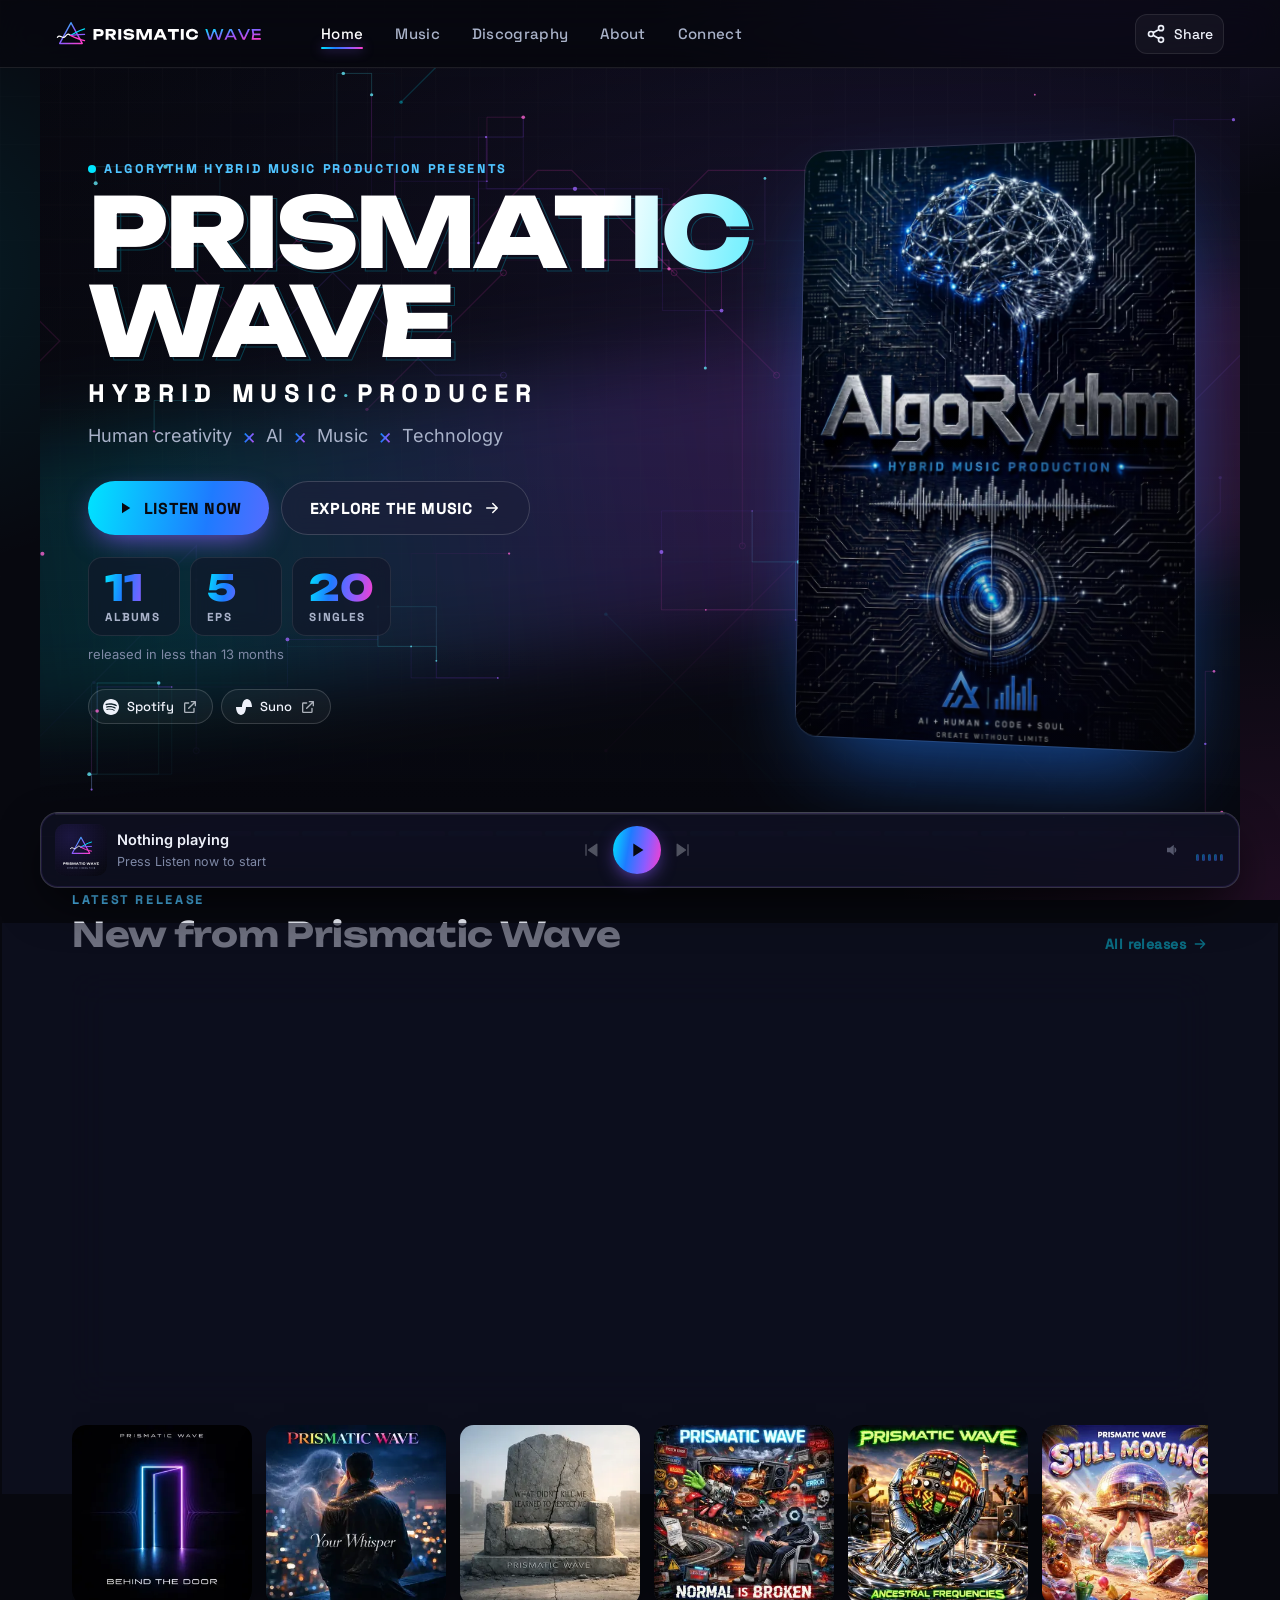
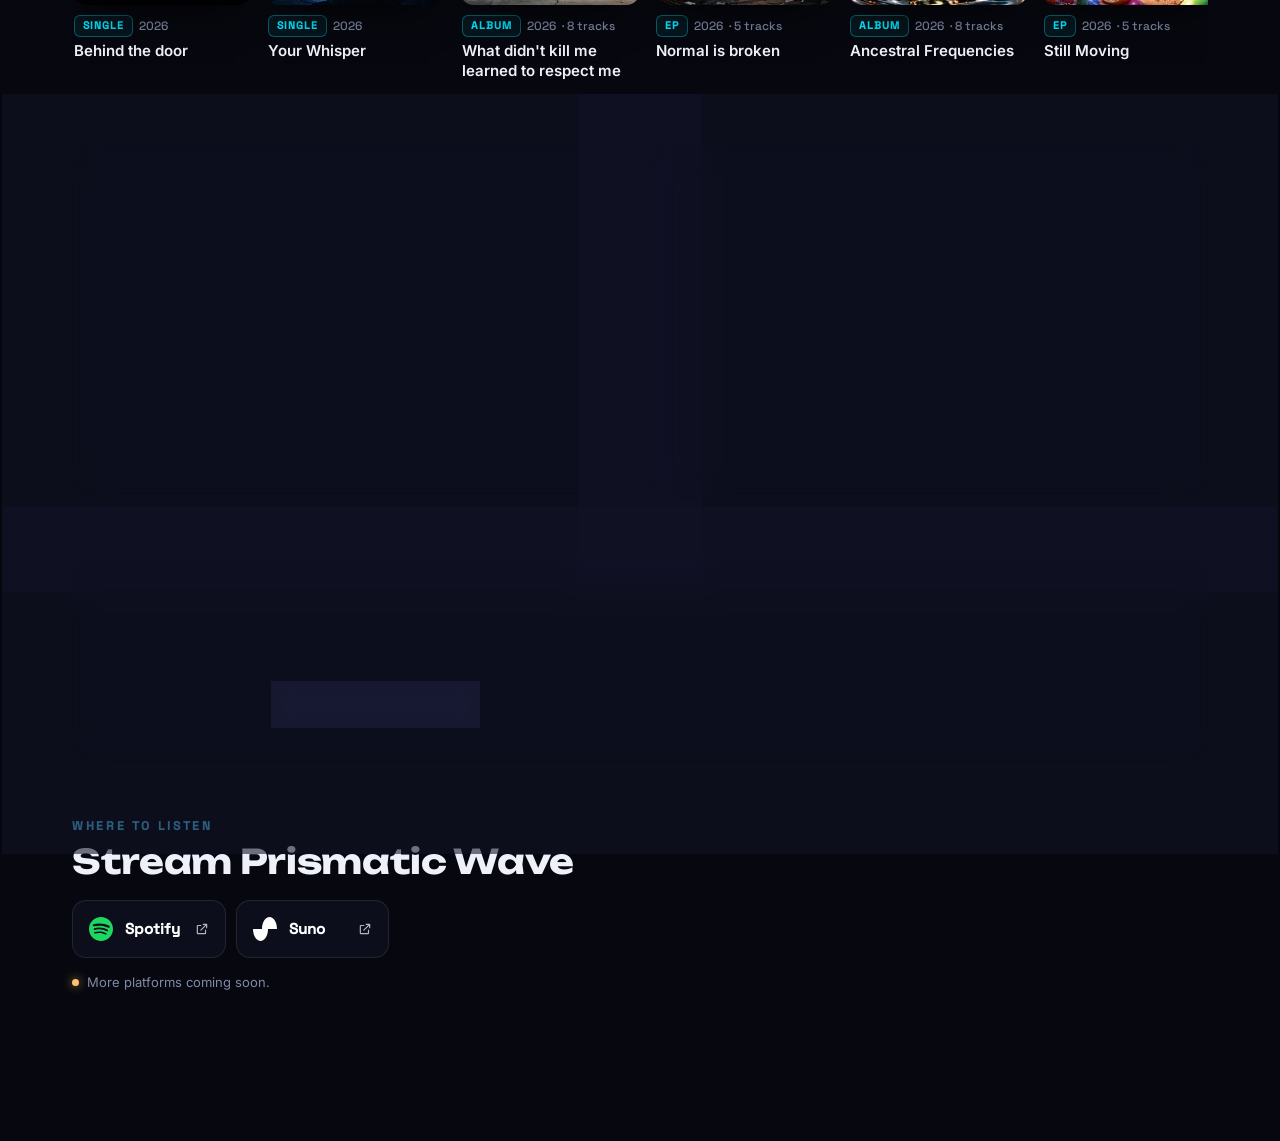
==== commit 9d8ad6f0: "Link to creator Justin Erasmus's site; add sameAs" ====
--- a/index.html
+++ b/index.html
@@ -40,7 +40,7 @@
   <meta name="twitter:description" content="Human creativity × AI × Music × Technology. Listen on Spotify and Suno.">
   <meta name="twitter:image" content="https://xkwizitai33.github.io/prismatic-wave/assets/brand/og-image.jpg">
   <!-- JSONLD:START (regenerate with: python3 tools/build-seo.py) -->
-  <script type="application/ld+json" id="ld-static">{"@context":"https://schema.org","@type":"MusicGroup","name":"Prismatic Wave","description":"Prismatic Wave is the hybrid music project of South African producer Justin Erasmus, made through AlgoRythm Hybrid Music Production (AHMP). Human creativity × AI × Music × Technology. Listen on Spotify and Suno.","url":"https://xkwizitai33.github.io/prismatic-wave/","image":"https://xkwizitai33.github.io/prismatic-wave/assets/brand/og-image.jpg","logo":"https://xkwizitai33.github.io/prismatic-wave/assets/brand/logo-prismatic-wave.svg","foundingLocation":{"@type":"Place","name":"South Africa"},"member":[{"@type":"Person","name":"Justin Erasmus","jobTitle":"Hybrid Music Producer"}],"sameAs":["https://open.spotify.com/artist/4q1wMDlETpNlIob1xnVQNA","https://suno.com/playlist/e0a90462-a62a-44a6-a8c6-4632712d6a08","https://suno.com/@algorythm_hybrid_music_production"],"album":[{"@type":"MusicAlbum","name":"Ghost Choir In My Skull","datePublished":"2026-03-14","albumReleaseType":"https://schema.org/SingleRelease","numTracks":1,"image":"https://xkwizitai33.github.io/prismatic-wave/assets/artwork/ghost-choir-in-my-skull.webp","url":"https://xkwizitai33.github.io/prismatic-wave/#/discography/ghost-choir-in-my-skull","genre":["Rock"],"sameAs":["https://open.spotify.com/album/7jawQpnR8JaZZgHyknf6sf","https://music.apple.com/us/album/ghost-choir-in-my-skull-single/1885234231"]},{"@type":"MusicAlbum","name":"Behind the door","datePublished":"2026-03-07","albumReleaseType":"https://schema.org/SingleRelease","numTracks":1,"image":"https://xkwizitai33.github.io/prismatic-wave/assets/artwork/behind-the-door.webp","url":"https://xkwizitai33.github.io/prismatic-wave/#/discography/behind-the-door","genre":["Afro-Beat"],"sameAs":["https://open.spotify.com/album/03EBBXJCaGSKMxChc9IJoA","https://music.apple.com/us/album/behind-the-door-single/1883341187"]},{"@type":"MusicAlbum","name":"Your Whisper","datePublished":"2026-02-12","albumReleaseType":"https://schema.org/SingleRelease","numTracks":1,"image":"https://xkwizitai33.github.io/prismatic-wave/assets/artwork/your-whisper.webp","url":"https://xkwizitai33.github.io/prismatic-wave/#/discography/your-whisper","genre":["R&B/Soul"],"sameAs":["https://open.spotify.com/album/3DLzGqqrOYAsvtZFumRKnr","https://music.apple.com/us/album/your-whisper-single/1877657001"]},{"@type":"MusicAlbum","name":"What didn't kill me learned to respect me","datePublished":"2026-02-05","albumReleaseType":"https://schema.org/AlbumRelease","numTracks":8,"image":"https://xkwizitai33.github.io/prismatic-wave/assets/artwork/what-didnt-kill-me-learned-to-respect-me.webp","url":"https://xkwizitai33.github.io/prismatic-wave/#/discography/what-didnt-kill-me-learned-to-respect-me","genre":["Hip-Hop/Rap"],"sameAs":["https://open.spotify.com/album/4b8f7ywuALEBDhWT6pP7zQ","https://music.apple.com/us/album/what-didnt-kill-me-learned-to-respect-me/1875342563"]},{"@type":"MusicAlbum","name":"Normal is broken","datePublished":"2026-01-24","albumReleaseType":"https://schema.org/EPRelease","numTracks":5,"image":"https://xkwizitai33.github.io/prismatic-wave/assets/artwork/normal-is-broken.webp","url":"https://xkwizitai33.github.io/prismatic-wave/#/discography/normal-is-broken","genre":["Dance"],"sameAs":["https://open.spotify.com/album/4F9Nept2WtUReMKLegIDaf","https://music.apple.com/us/album/normal-is-broken-ep/1871880237"]},{"@type":"MusicAlbum","name":"Ancestral Frequencies","datePublished":"2026-01-24","albumReleaseType":"https://schema.org/AlbumRelease","numTracks":8,"image":"https://xkwizitai33.github.io/prismatic-wave/assets/artwork/ancestral-frequencies.webp","url":"https://xkwizitai33.github.io/prismatic-wave/#/discography/ancestral-frequencies","genre":["Afro-Beat"],"sameAs":["https://open.spotify.com/album/1vFB9XyRlfZQPftBj2CxOK","https://music.apple.com/us/album/ancestral-frequencies/1872333339"]},{"@type":"MusicAlbum","name":"Still Moving","datePublished":"2026-01-17","albumReleaseType":"https://schema.org/EPRelease","numTracks":5,"image":"https://xkwizitai33.github.io/prismatic-wave/assets/artwork/still-moving.webp","url":"https://xkwizitai33.github.io/prismatic-wave/#/discography/still-moving","genre":["House"],"sameAs":["https://open.spotify.com/album/4hpipVLPBG7PBHeGtzGoFV","https://music.apple.com/us/album/still-moving-ep/1869881200"]},{"@type":"MusicAlbum","name":"Sunday Rain","datePublished":"2026-01-17","albumReleaseType":"https://schema.org/SingleRelease","numTracks":1,"image":"https://xkwizitai33.github.io/prismatic-wave/assets/artwork/sunday-rain.webp","url":"https://xkwizitai33.github.io/prismatic-wave/#/discography/sunday-rain","genre":["Rock"],"sameAs":["https://open.spotify.com/album/5YjNGnm4rGcfZW2K5SkLd6","https://music.apple.com/us/album/sunday-rain-single/1869884588"]},{"@type":"MusicAlbum","name":"Rush like a tornado","datePublished":"2026-01-15","albumReleaseType":"https://schema.org/SingleRelease","numTracks":1,"image":"https://xkwizitai33.github.io/prismatic-wave/assets/artwork/rush-like-a-tornado.webp","url":"https://xkwizitai33.github.io/prismatic-wave/#/discography/rush-like-a-tornado","genre":["House"],"sameAs":["https://open.spotify.com/album/4dKvzxOavMl3JMc7BM8VGl","https://music.apple.com/us/album/rush-like-a-tornado-single/1869514214"]},{"@type":"MusicAlbum","name":"This Track Blew Up","datePublished":"2025-12-19","albumReleaseType":"https://schema.org/SingleRelease","numTracks":1,"image":"https://xkwizitai33.github.io/prismatic-wave/assets/artwork/this-track-blew-up.webp","url":"https://xkwizitai33.github.io/prismatic-wave/#/discography/this-track-blew-up","genre":["Dance"],"sameAs":["https://open.spotify.com/album/3xwtoYJZ9NotlKM04MpK18","https://music.apple.com/us/album/this-track-blew-up-single/1862788500"]},{"@type":"MusicAlbum","name":"Summer 2025 Club Bangers Vol1","datePublished":"2025-12-17","albumReleaseType":"https://schema.org/AlbumRelease","numTracks":8,"image":"https://xkwizitai33.github.io/prismatic-wave/assets/artwork/summer-2025-club-bangers-vol1.webp","url":"https://xkwizitai33.github.io/prismatic-wave/#/discography/summer-2025-club-bangers-vol1","genre":["Electronica"],"sameAs":["https://open.spotify.com/album/0Vl0W15hVOp3q21UtxWroY","https://music.apple.com/us/album/summer-2025-club-bangers-vol1/1862041198"]},{"@type":"MusicAlbum","name":"Your Speakers Can't Handle This","datePublished":"2025-11-29","albumReleaseType":"https://schema.org/AlbumRelease","numTracks":10,"image":"https://xkwizitai33.github.io/prismatic-wave/assets/artwork/your-speakers-cant-handle-this.webp","url":"https://xkwizitai33.github.io/prismatic-wave/#/discography/your-speakers-cant-handle-this","genre":["Electronica"],"sameAs":["https://open.spotify.com/album/2qHW4rFnDZMdqVDV4KPf9J","https://music.apple.com/us/album/your-speakers-cant-handle-this/1857145493"]},{"@type":"MusicAlbum","name":"Legacy Unwritten","datePublished":"2025-10-27","albumReleaseType":"https://schema.org/EPRelease","numTracks":5,"image":"https://xkwizitai33.github.io/prismatic-wave/assets/artwork/legacy-unwritten.webp","url":"https://xkwizitai33.github.io/prismatic-wave/#/discography/legacy-unwritten","genre":["Hip-Hop/Rap"],"sameAs":["https://open.spotify.com/album/5IfiGr7dTrccSKYB9A0KYw","https://music.apple.com/us/album/legacy-unwritten-ep/1850181156"]},{"@type":"MusicAlbum","name":"Love In The Code","datePublished":"2025-02-16","albumReleaseType":"https://schema.org/SingleRelease","numTracks":1,"image":"https://xkwizitai33.github.io/prismatic-wave/assets/artwork/love-in-the-code.webp","url":"https://xkwizitai33.github.io/prismatic-wave/#/discography/love-in-the-code","genre":["Hip-Hop/Rap"],"sameAs":["https://open.spotify.com/album/0Vc58tzPeqhVc2Et9tfoFi","https://music.apple.com/us/album/love-in-the-code-single/1796707036"]},{"@type":"MusicAlbum","name":"Echo Of The Streets","datePublished":"2025-02-11","albumReleaseType":"https://schema.org/AlbumRelease","numTracks":12,"image":"https://xkwizitai33.github.io/prismatic-wave/assets/artwork/echo-of-the-streets.webp","url":"https://xkwizitai33.github.io/prismatic-wave/#/discography/echo-of-the-streets","genre":["Hip-Hop/Rap"],"sameAs":["https://open.spotify.com/album/4CESctFS8SFJuLn18XtEbo","https://music.apple.com/us/album/echo-of-the-streets/1795751433"]}]}</script>
+  <script type="application/ld+json" id="ld-static">{"@context":"https://schema.org","@type":"MusicGroup","name":"Prismatic Wave","description":"Prismatic Wave is the hybrid music project of South African producer Justin Erasmus, made through AlgoRythm Hybrid Music Production (AHMP). Human creativity × AI × Music × Technology. Listen on Spotify and Suno.","url":"https://xkwizitai33.github.io/prismatic-wave/","image":"https://xkwizitai33.github.io/prismatic-wave/assets/brand/og-image.jpg","logo":"https://xkwizitai33.github.io/prismatic-wave/assets/brand/logo-prismatic-wave.svg","foundingLocation":{"@type":"Place","name":"South Africa"},"member":[{"@type":"Person","name":"Justin Erasmus","jobTitle":"Hybrid Music Producer","url":"https://xkwizitai33.github.io/justin-erasmus-site/","sameAs":["https://xkwizitai33.github.io/justin-erasmus-site/"]}],"sameAs":["https://open.spotify.com/artist/4q1wMDlETpNlIob1xnVQNA","https://suno.com/playlist/e0a90462-a62a-44a6-a8c6-4632712d6a08","https://suno.com/@algorythm_hybrid_music_production"],"album":[{"@type":"MusicAlbum","name":"Ghost Choir In My Skull","datePublished":"2026-03-14","albumReleaseType":"https://schema.org/SingleRelease","numTracks":1,"image":"https://xkwizitai33.github.io/prismatic-wave/assets/artwork/ghost-choir-in-my-skull.webp","url":"https://xkwizitai33.github.io/prismatic-wave/#/discography/ghost-choir-in-my-skull","genre":["Rock"],"sameAs":["https://open.spotify.com/album/7jawQpnR8JaZZgHyknf6sf","https://music.apple.com/us/album/ghost-choir-in-my-skull-single/1885234231"]},{"@type":"MusicAlbum","name":"Behind the door","datePublished":"2026-03-07","albumReleaseType":"https://schema.org/SingleRelease","numTracks":1,"image":"https://xkwizitai33.github.io/prismatic-wave/assets/artwork/behind-the-door.webp","url":"https://xkwizitai33.github.io/prismatic-wave/#/discography/behind-the-door","genre":["Afro-Beat"],"sameAs":["https://open.spotify.com/album/03EBBXJCaGSKMxChc9IJoA","https://music.apple.com/us/album/behind-the-door-single/1883341187"]},{"@type":"MusicAlbum","name":"Your Whisper","datePublished":"2026-02-12","albumReleaseType":"https://schema.org/SingleRelease","numTracks":1,"image":"https://xkwizitai33.github.io/prismatic-wave/assets/artwork/your-whisper.webp","url":"https://xkwizitai33.github.io/prismatic-wave/#/discography/your-whisper","genre":["R&B/Soul"],"sameAs":["https://open.spotify.com/album/3DLzGqqrOYAsvtZFumRKnr","https://music.apple.com/us/album/your-whisper-single/1877657001"]},{"@type":"MusicAlbum","name":"What didn't kill me learned to respect me","datePublished":"2026-02-05","albumReleaseType":"https://schema.org/AlbumRelease","numTracks":8,"image":"https://xkwizitai33.github.io/prismatic-wave/assets/artwork/what-didnt-kill-me-learned-to-respect-me.webp","url":"https://xkwizitai33.github.io/prismatic-wave/#/discography/what-didnt-kill-me-learned-to-respect-me","genre":["Hip-Hop/Rap"],"sameAs":["https://open.spotify.com/album/4b8f7ywuALEBDhWT6pP7zQ","https://music.apple.com/us/album/what-didnt-kill-me-learned-to-respect-me/1875342563"]},{"@type":"MusicAlbum","name":"Normal is broken","datePublished":"2026-01-24","albumReleaseType":"https://schema.org/EPRelease","numTracks":5,"image":"https://xkwizitai33.github.io/prismatic-wave/assets/artwork/normal-is-broken.webp","url":"https://xkwizitai33.github.io/prismatic-wave/#/discography/normal-is-broken","genre":["Dance"],"sameAs":["https://open.spotify.com/album/4F9Nept2WtUReMKLegIDaf","https://music.apple.com/us/album/normal-is-broken-ep/1871880237"]},{"@type":"MusicAlbum","name":"Ancestral Frequencies","datePublished":"2026-01-24","albumReleaseType":"https://schema.org/AlbumRelease","numTracks":8,"image":"https://xkwizitai33.github.io/prismatic-wave/assets/artwork/ancestral-frequencies.webp","url":"https://xkwizitai33.github.io/prismatic-wave/#/discography/ancestral-frequencies","genre":["Afro-Beat"],"sameAs":["https://open.spotify.com/album/1vFB9XyRlfZQPftBj2CxOK","https://music.apple.com/us/album/ancestral-frequencies/1872333339"]},{"@type":"MusicAlbum","name":"Still Moving","datePublished":"2026-01-17","albumReleaseType":"https://schema.org/EPRelease","numTracks":5,"image":"https://xkwizitai33.github.io/prismatic-wave/assets/artwork/still-moving.webp","url":"https://xkwizitai33.github.io/prismatic-wave/#/discography/still-moving","genre":["House"],"sameAs":["https://open.spotify.com/album/4hpipVLPBG7PBHeGtzGoFV","https://music.apple.com/us/album/still-moving-ep/1869881200"]},{"@type":"MusicAlbum","name":"Sunday Rain","datePublished":"2026-01-17","albumReleaseType":"https://schema.org/SingleRelease","numTracks":1,"image":"https://xkwizitai33.github.io/prismatic-wave/assets/artwork/sunday-rain.webp","url":"https://xkwizitai33.github.io/prismatic-wave/#/discography/sunday-rain","genre":["Rock"],"sameAs":["https://open.spotify.com/album/5YjNGnm4rGcfZW2K5SkLd6","https://music.apple.com/us/album/sunday-rain-single/1869884588"]},{"@type":"MusicAlbum","name":"Rush like a tornado","datePublished":"2026-01-15","albumReleaseType":"https://schema.org/SingleRelease","numTracks":1,"image":"https://xkwizitai33.github.io/prismatic-wave/assets/artwork/rush-like-a-tornado.webp","url":"https://xkwizitai33.github.io/prismatic-wave/#/discography/rush-like-a-tornado","genre":["House"],"sameAs":["https://open.spotify.com/album/4dKvzxOavMl3JMc7BM8VGl","https://music.apple.com/us/album/rush-like-a-tornado-single/1869514214"]},{"@type":"MusicAlbum","name":"This Track Blew Up","datePublished":"2025-12-19","albumReleaseType":"https://schema.org/SingleRelease","numTracks":1,"image":"https://xkwizitai33.github.io/prismatic-wave/assets/artwork/this-track-blew-up.webp","url":"https://xkwizitai33.github.io/prismatic-wave/#/discography/this-track-blew-up","genre":["Dance"],"sameAs":["https://open.spotify.com/album/3xwtoYJZ9NotlKM04MpK18","https://music.apple.com/us/album/this-track-blew-up-single/1862788500"]},{"@type":"MusicAlbum","name":"Summer 2025 Club Bangers Vol1","datePublished":"2025-12-17","albumReleaseType":"https://schema.org/AlbumRelease","numTracks":8,"image":"https://xkwizitai33.github.io/prismatic-wave/assets/artwork/summer-2025-club-bangers-vol1.webp","url":"https://xkwizitai33.github.io/prismatic-wave/#/discography/summer-2025-club-bangers-vol1","genre":["Electronica"],"sameAs":["https://open.spotify.com/album/0Vl0W15hVOp3q21UtxWroY","https://music.apple.com/us/album/summer-2025-club-bangers-vol1/1862041198"]},{"@type":"MusicAlbum","name":"Your Speakers Can't Handle This","datePublished":"2025-11-29","albumReleaseType":"https://schema.org/AlbumRelease","numTracks":10,"image":"https://xkwizitai33.github.io/prismatic-wave/assets/artwork/your-speakers-cant-handle-this.webp","url":"https://xkwizitai33.github.io/prismatic-wave/#/discography/your-speakers-cant-handle-this","genre":["Electronica"],"sameAs":["https://open.spotify.com/album/2qHW4rFnDZMdqVDV4KPf9J","https://music.apple.com/us/album/your-speakers-cant-handle-this/1857145493"]},{"@type":"MusicAlbum","name":"Legacy Unwritten","datePublished":"2025-10-27","albumReleaseType":"https://schema.org/EPRelease","numTracks":5,"image":"https://xkwizitai33.github.io/prismatic-wave/assets/artwork/legacy-unwritten.webp","url":"https://xkwizitai33.github.io/prismatic-wave/#/discography/legacy-unwritten","genre":["Hip-Hop/Rap"],"sameAs":["https://open.spotify.com/album/5IfiGr7dTrccSKYB9A0KYw","https://music.apple.com/us/album/legacy-unwritten-ep/1850181156"]},{"@type":"MusicAlbum","name":"Love In The Code","datePublished":"2025-02-16","albumReleaseType":"https://schema.org/SingleRelease","numTracks":1,"image":"https://xkwizitai33.github.io/prismatic-wave/assets/artwork/love-in-the-code.webp","url":"https://xkwizitai33.github.io/prismatic-wave/#/discography/love-in-the-code","genre":["Hip-Hop/Rap"],"sameAs":["https://open.spotify.com/album/0Vc58tzPeqhVc2Et9tfoFi","https://music.apple.com/us/album/love-in-the-code-single/1796707036"]},{"@type":"MusicAlbum","name":"Echo Of The Streets","datePublished":"2025-02-11","albumReleaseType":"https://schema.org/AlbumRelease","numTracks":12,"image":"https://xkwizitai33.github.io/prismatic-wave/assets/artwork/echo-of-the-streets.webp","url":"https://xkwizitai33.github.io/prismatic-wave/#/discography/echo-of-the-streets","genre":["Hip-Hop/Rap"],"sameAs":["https://open.spotify.com/album/4CESctFS8SFJuLn18XtEbo","https://music.apple.com/us/album/echo-of-the-streets/1795751433"]}]}</script>
   <!-- JSONLD:END -->
   <script type="module" src="js/app.js"></script>
 </head>
@@ -95,6 +95,7 @@
         <ul>
           <li><a href="https://open.spotify.com/artist/4q1wMDlETpNlIob1xnVQNA" rel="noopener noreferrer">Prismatic Wave on Spotify</a></li>
           <li><a href="https://suno.com/playlist/e0a90462-a62a-44a6-a8c6-4632712d6a08" rel="noopener noreferrer">The ultimate music box 2026 on Suno</a></li>
+          <li>About the creator: <a href="https://xkwizitai33.github.io/justin-erasmus-site/">Justin Erasmus</a></li>
         </ul>
       </section>
     </noscript>
